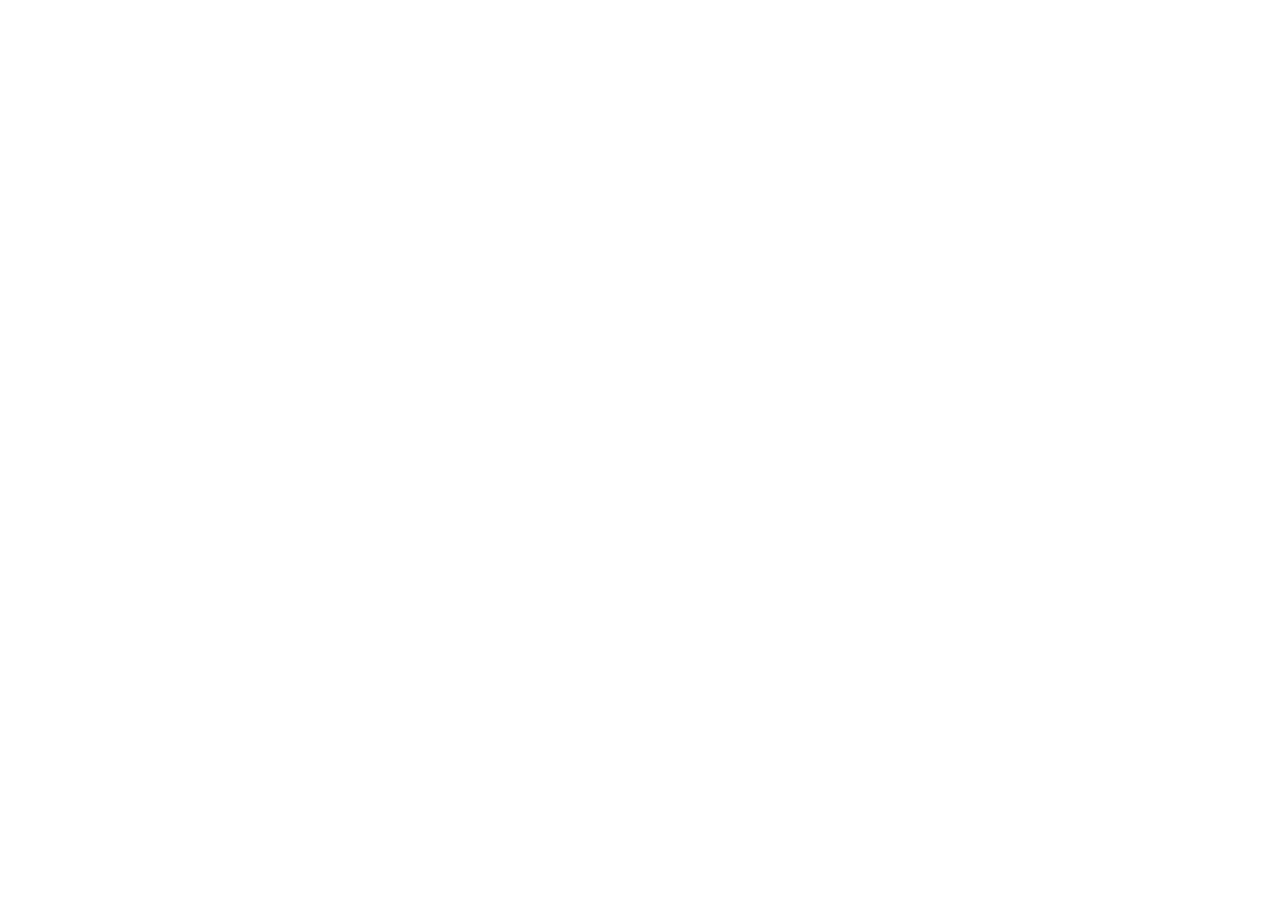
==== index.html @ 6c6da49f "Add files via upload" ====
<!doctype html>
<html lang="en">
  <head>
    <meta charset="UTF-8" />
    <meta name="viewport" content="width=device-width, initial-scale=1.0" />
    <title>浩凯达科技 - 核辐射监测解决方案</title>
    <script>
      // 处理从 404.html 重定向回来的情况（GitHub Pages SPA 支持）
      (function() {
        var redirect = sessionStorage.redirect;
        delete sessionStorage.redirect;
        if (redirect && redirect !== location.href) {
          history.replaceState(null, null, redirect);
        }
      })();
    </script>
    <script type="module" crossorigin src="./assets/index-88CSfTw4.js"></script>
    <link rel="stylesheet" crossorigin href="./assets/index-BsHrXg3V.css">
  </head>
  <body>
    <div id="root"></div>
  </body>
</html>
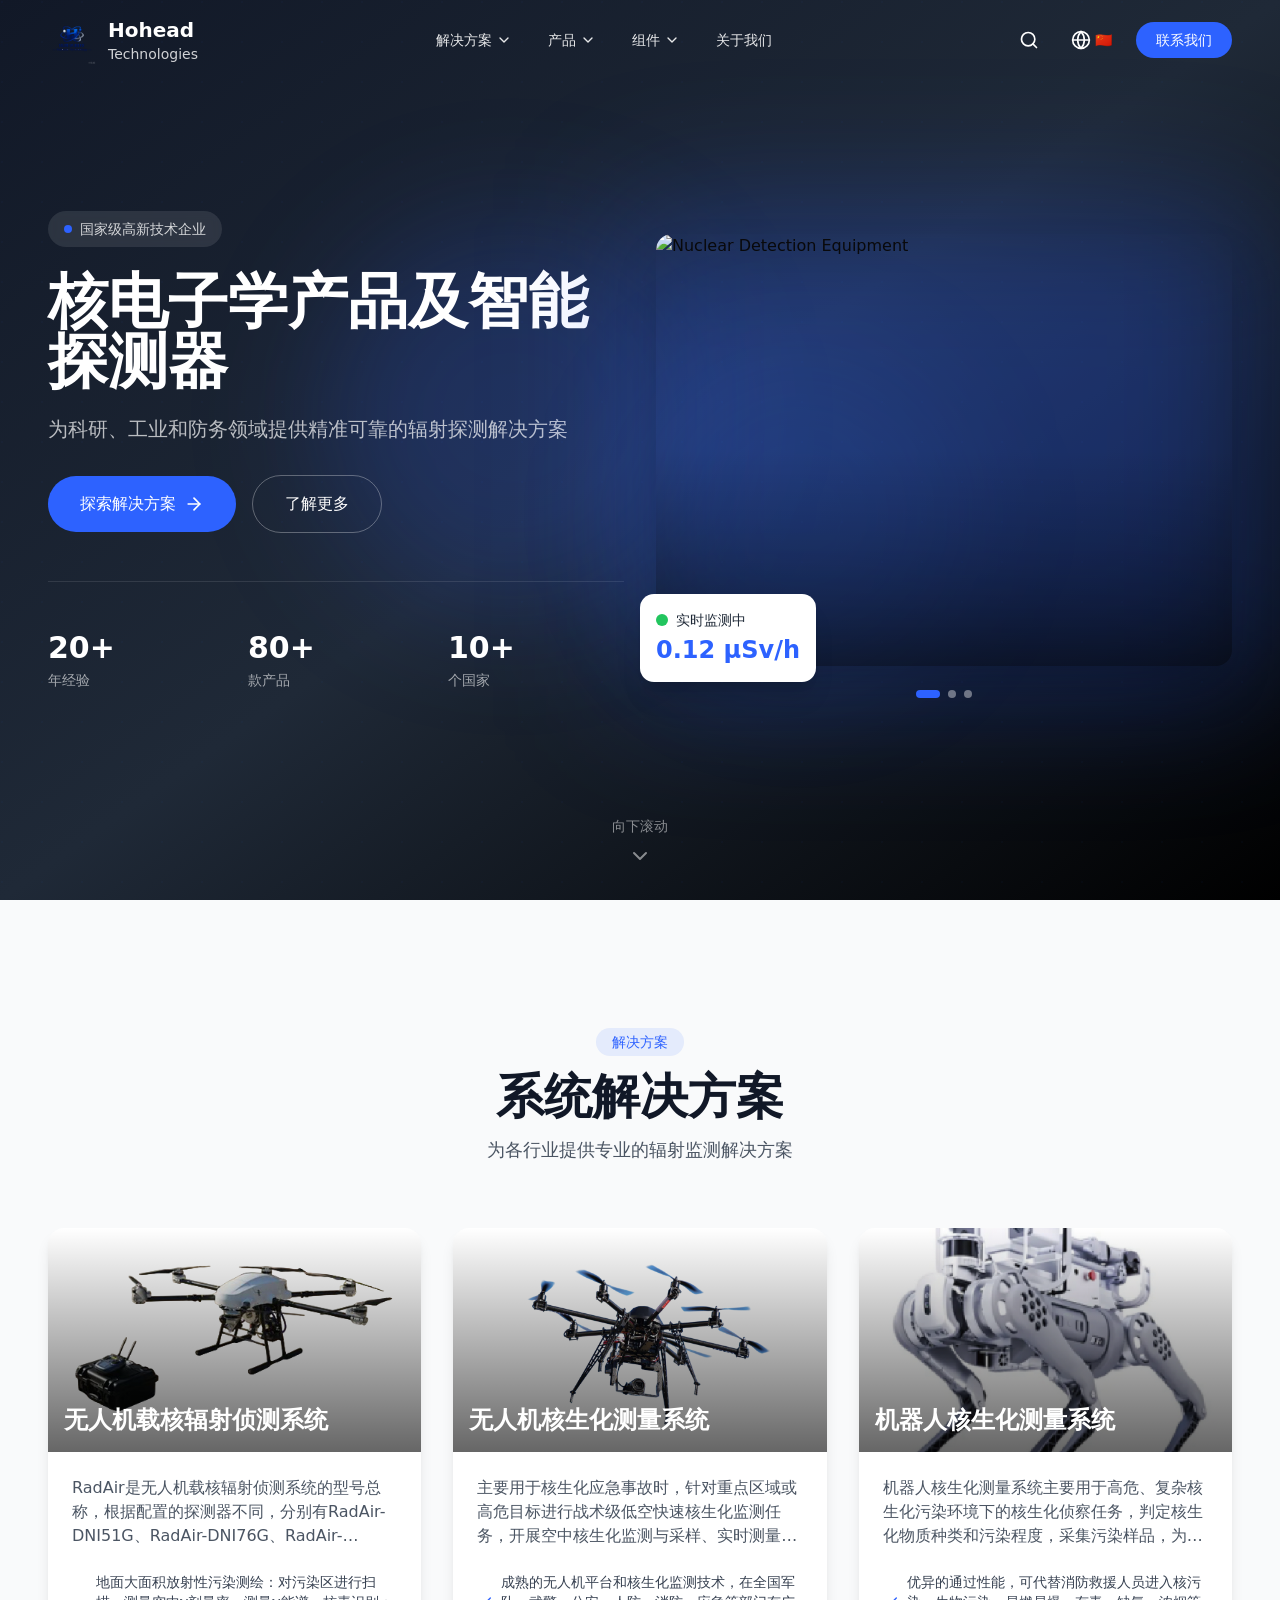
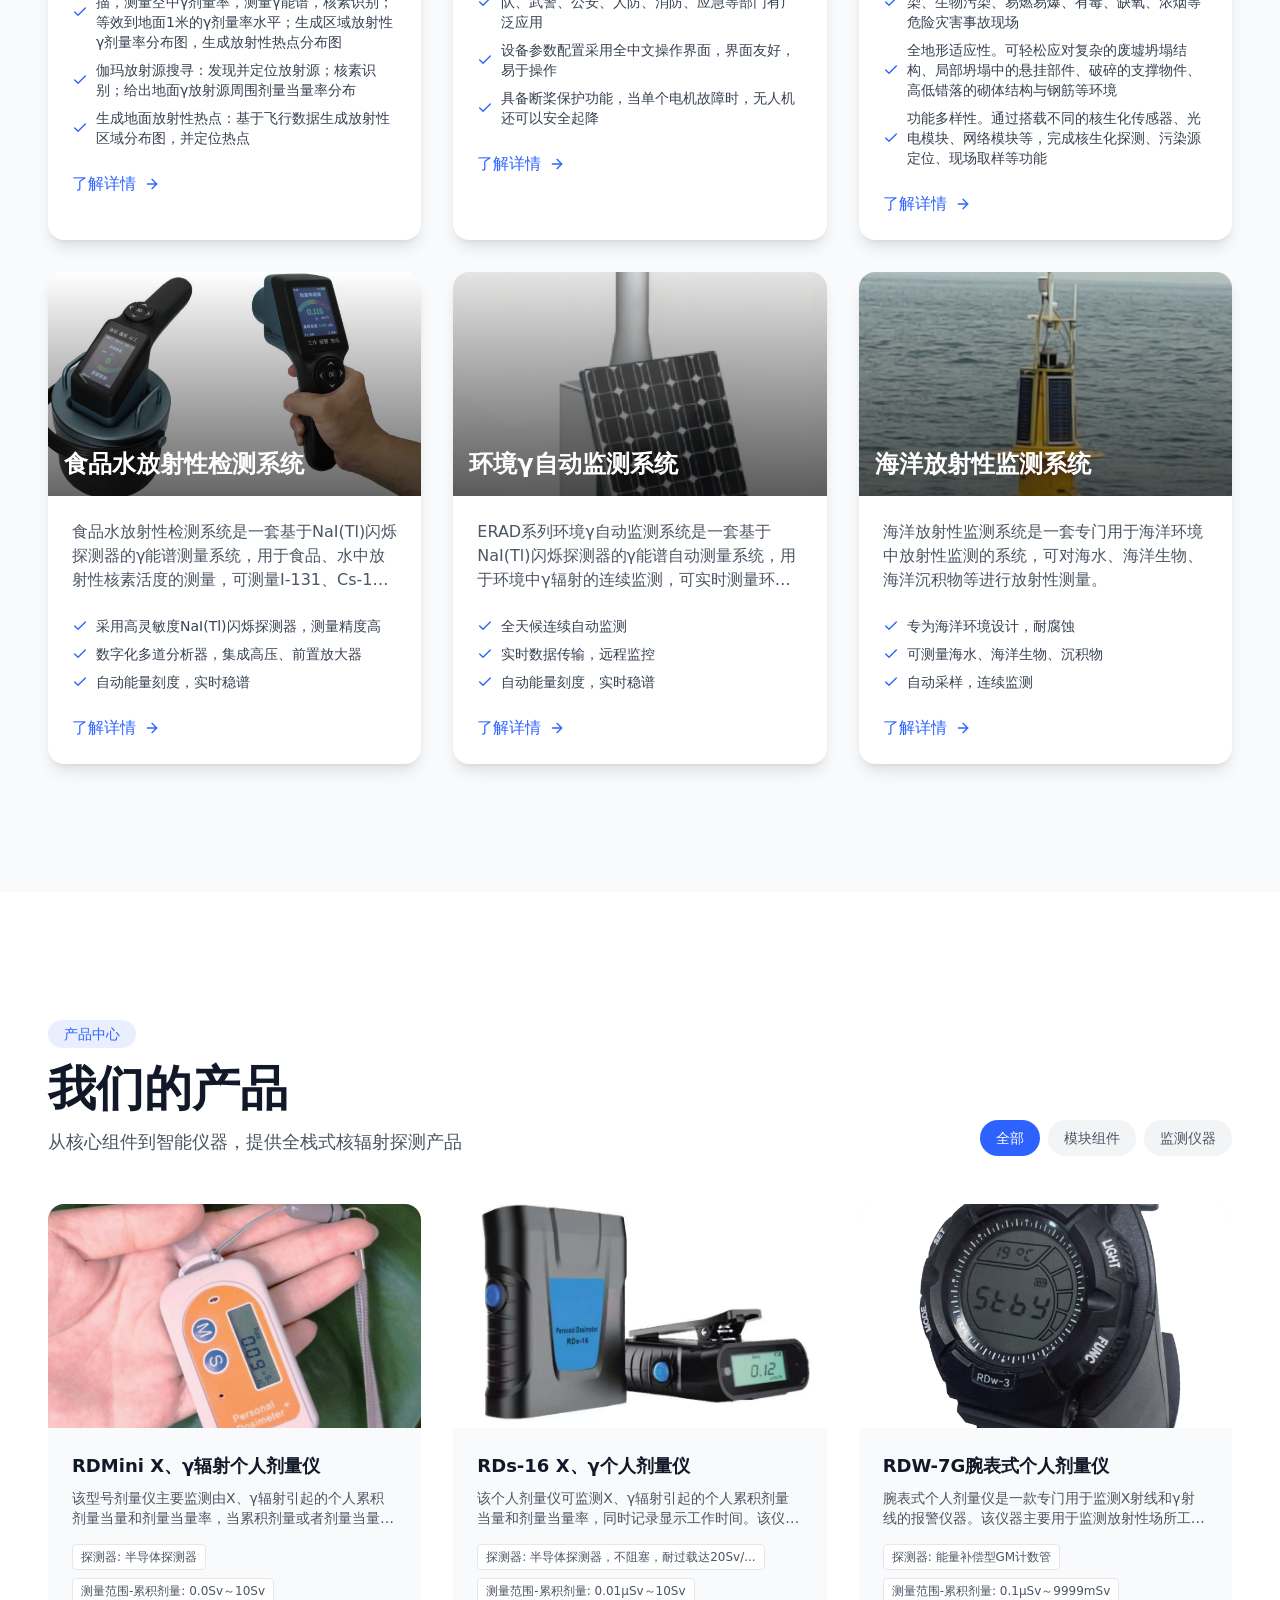
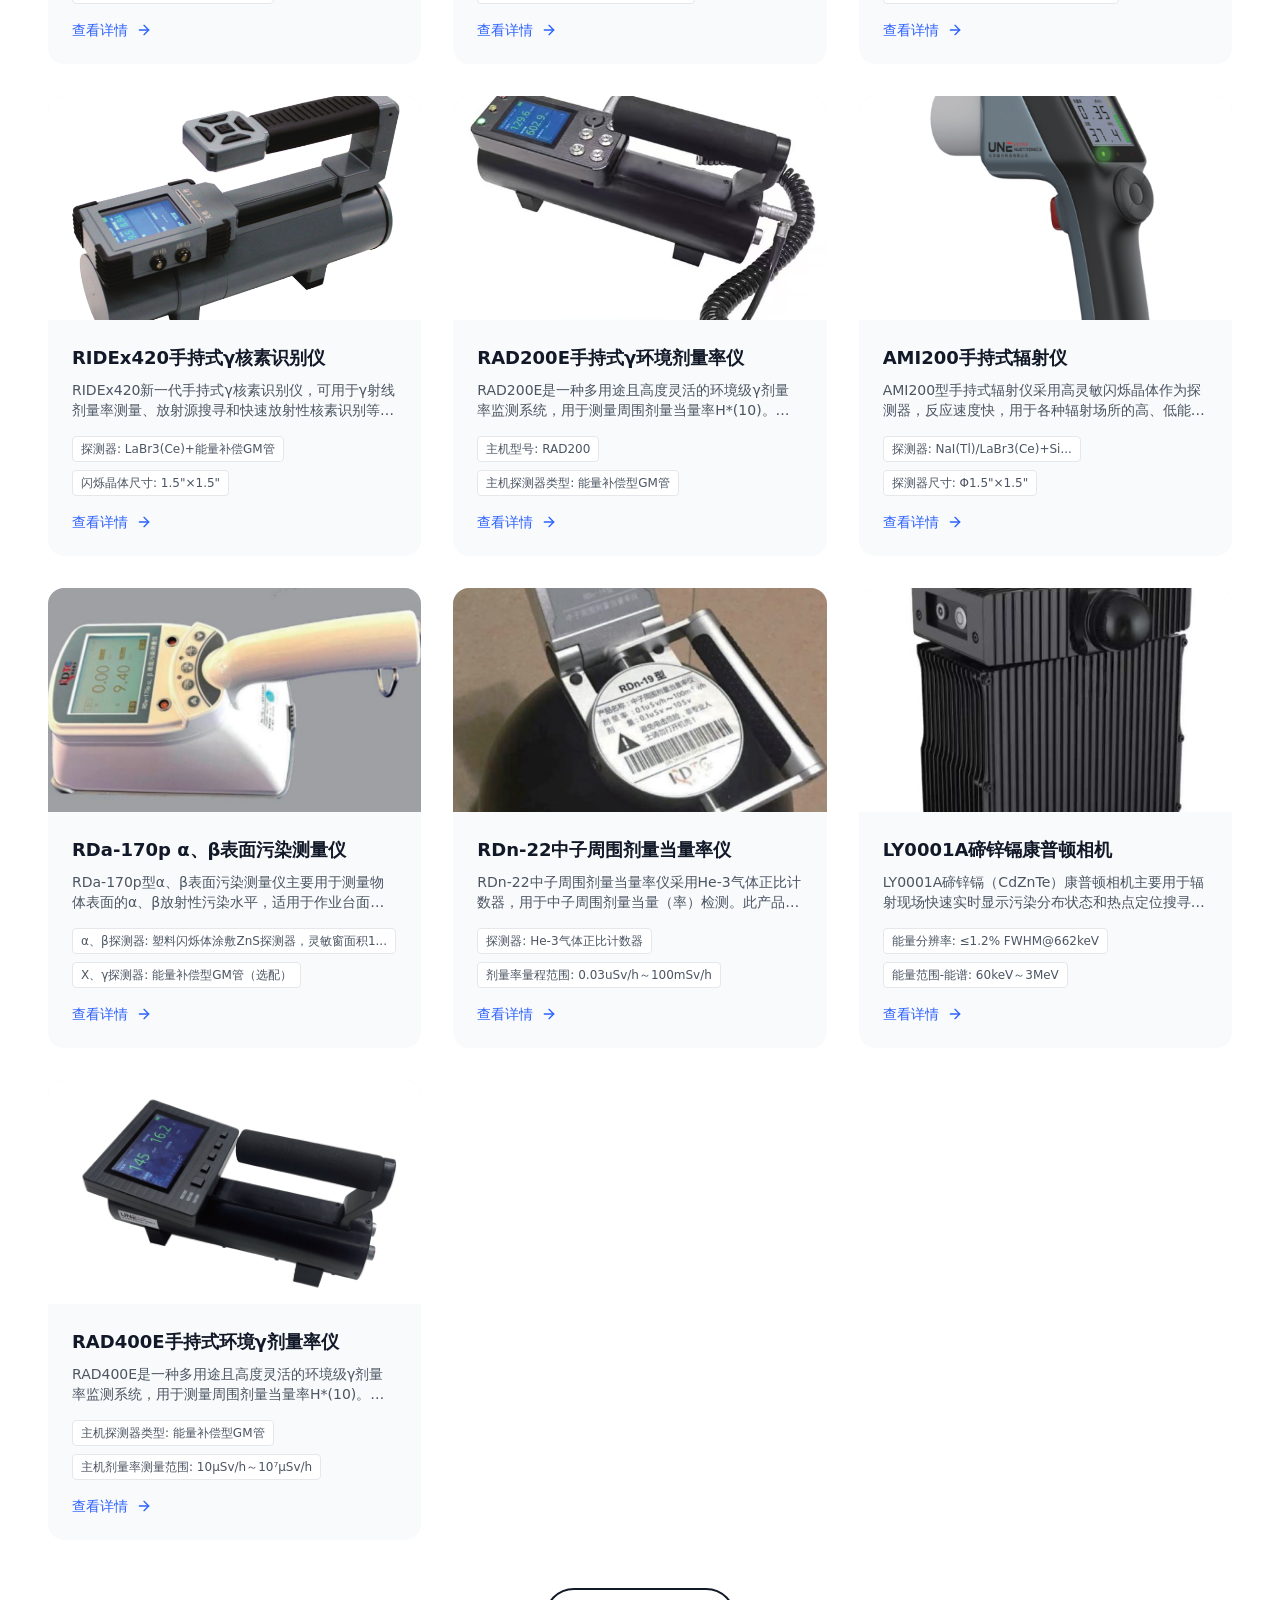
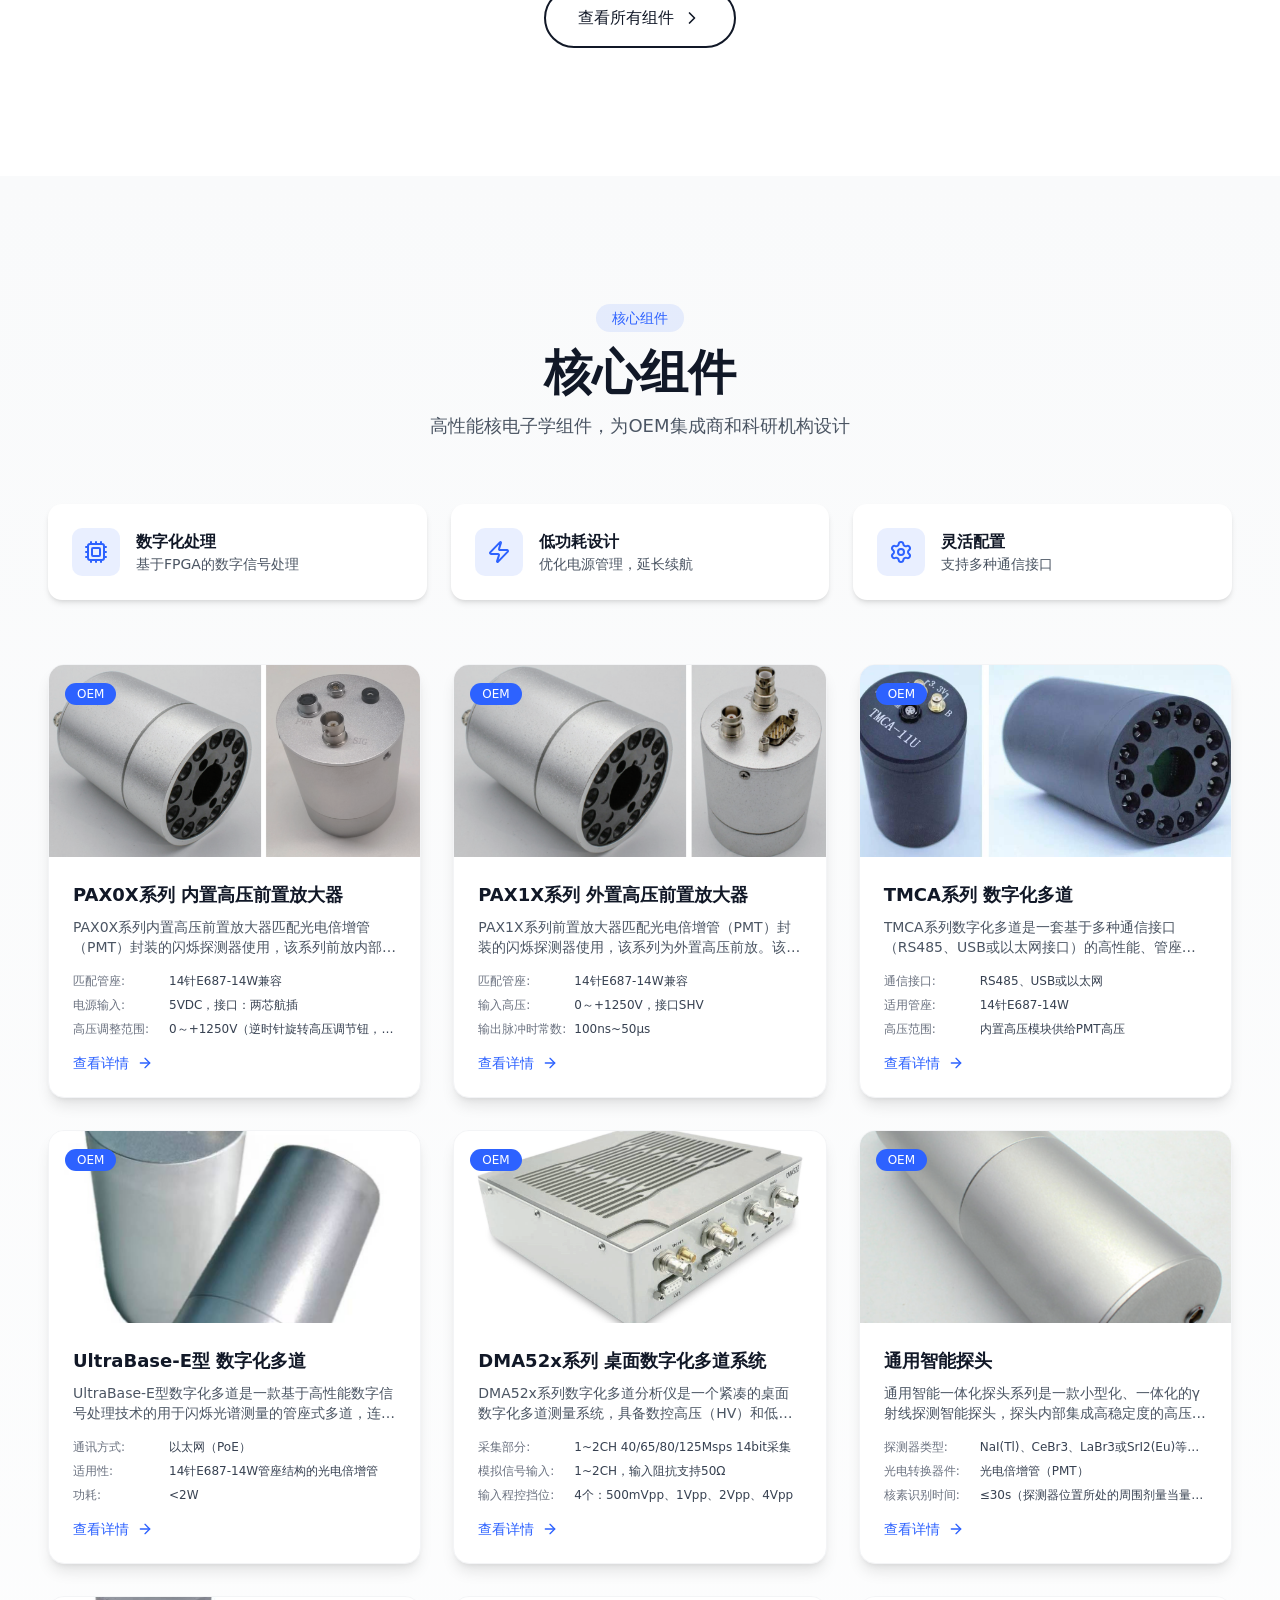
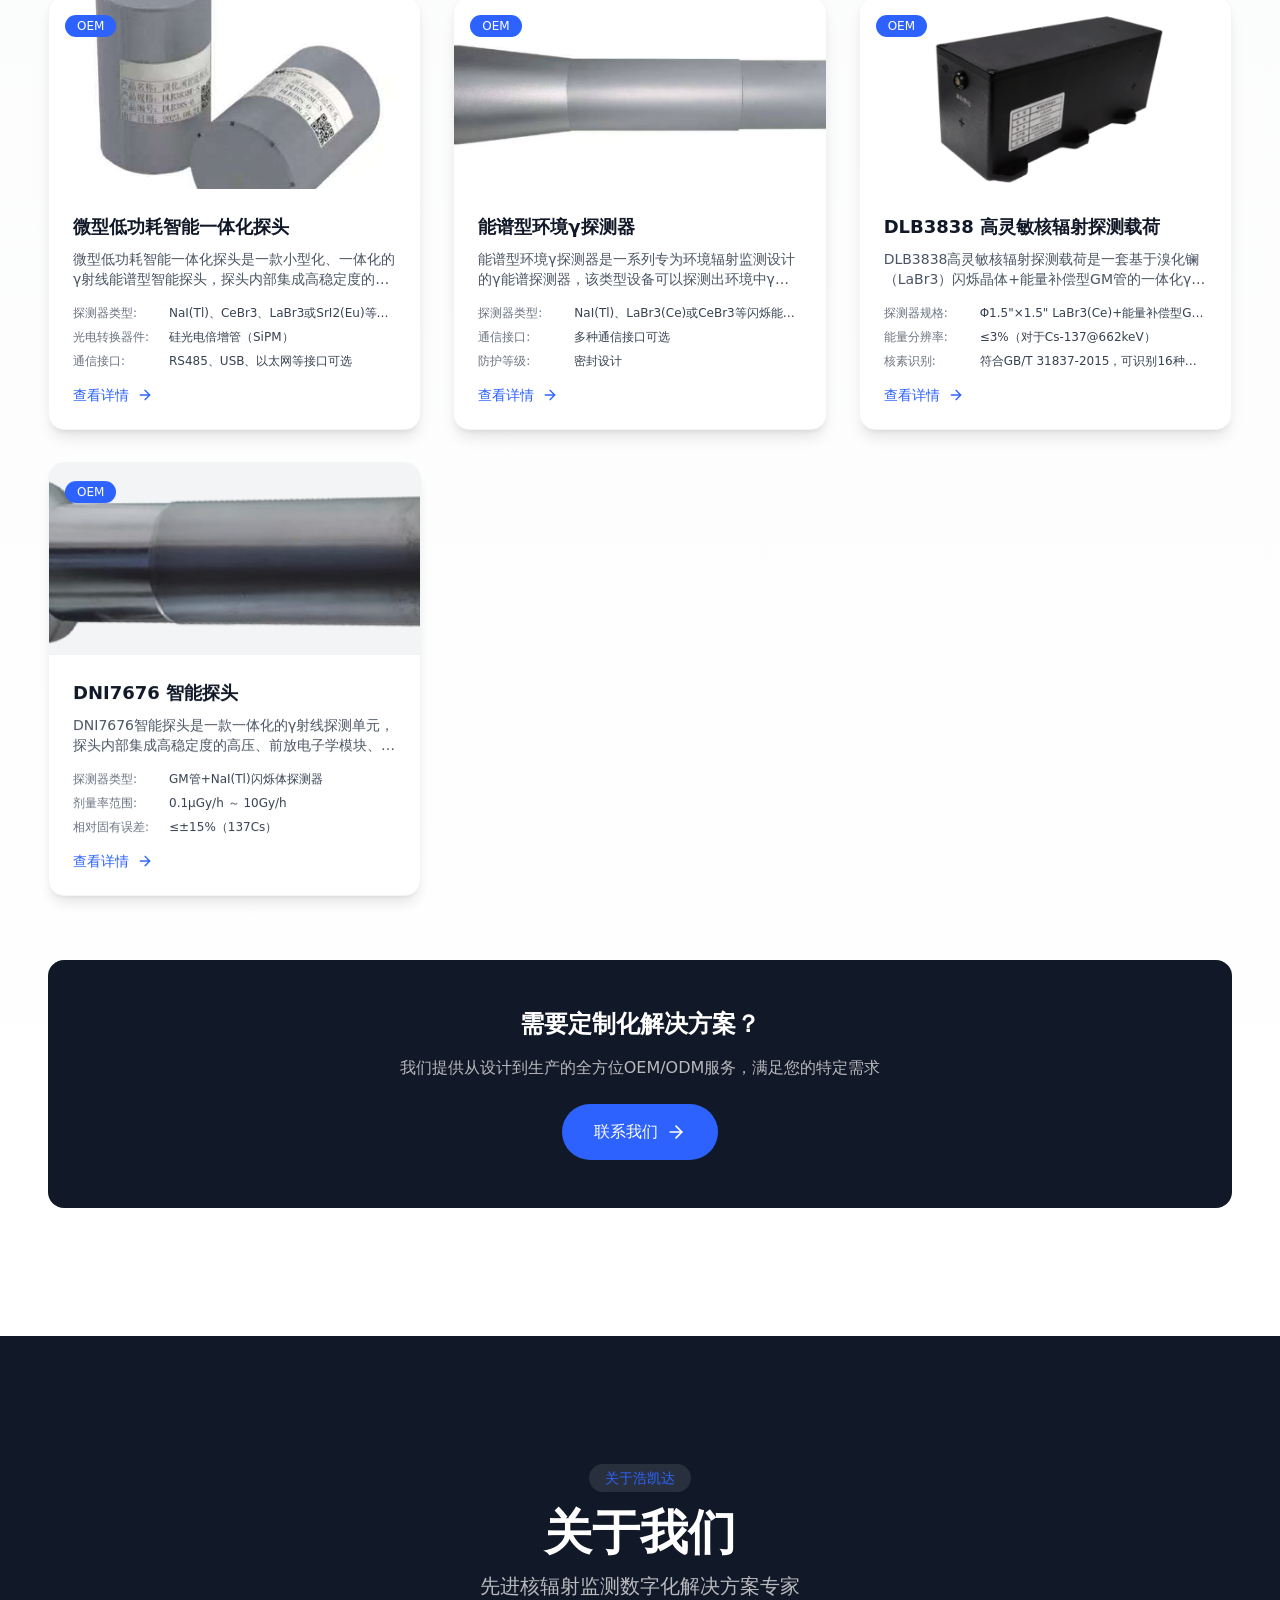
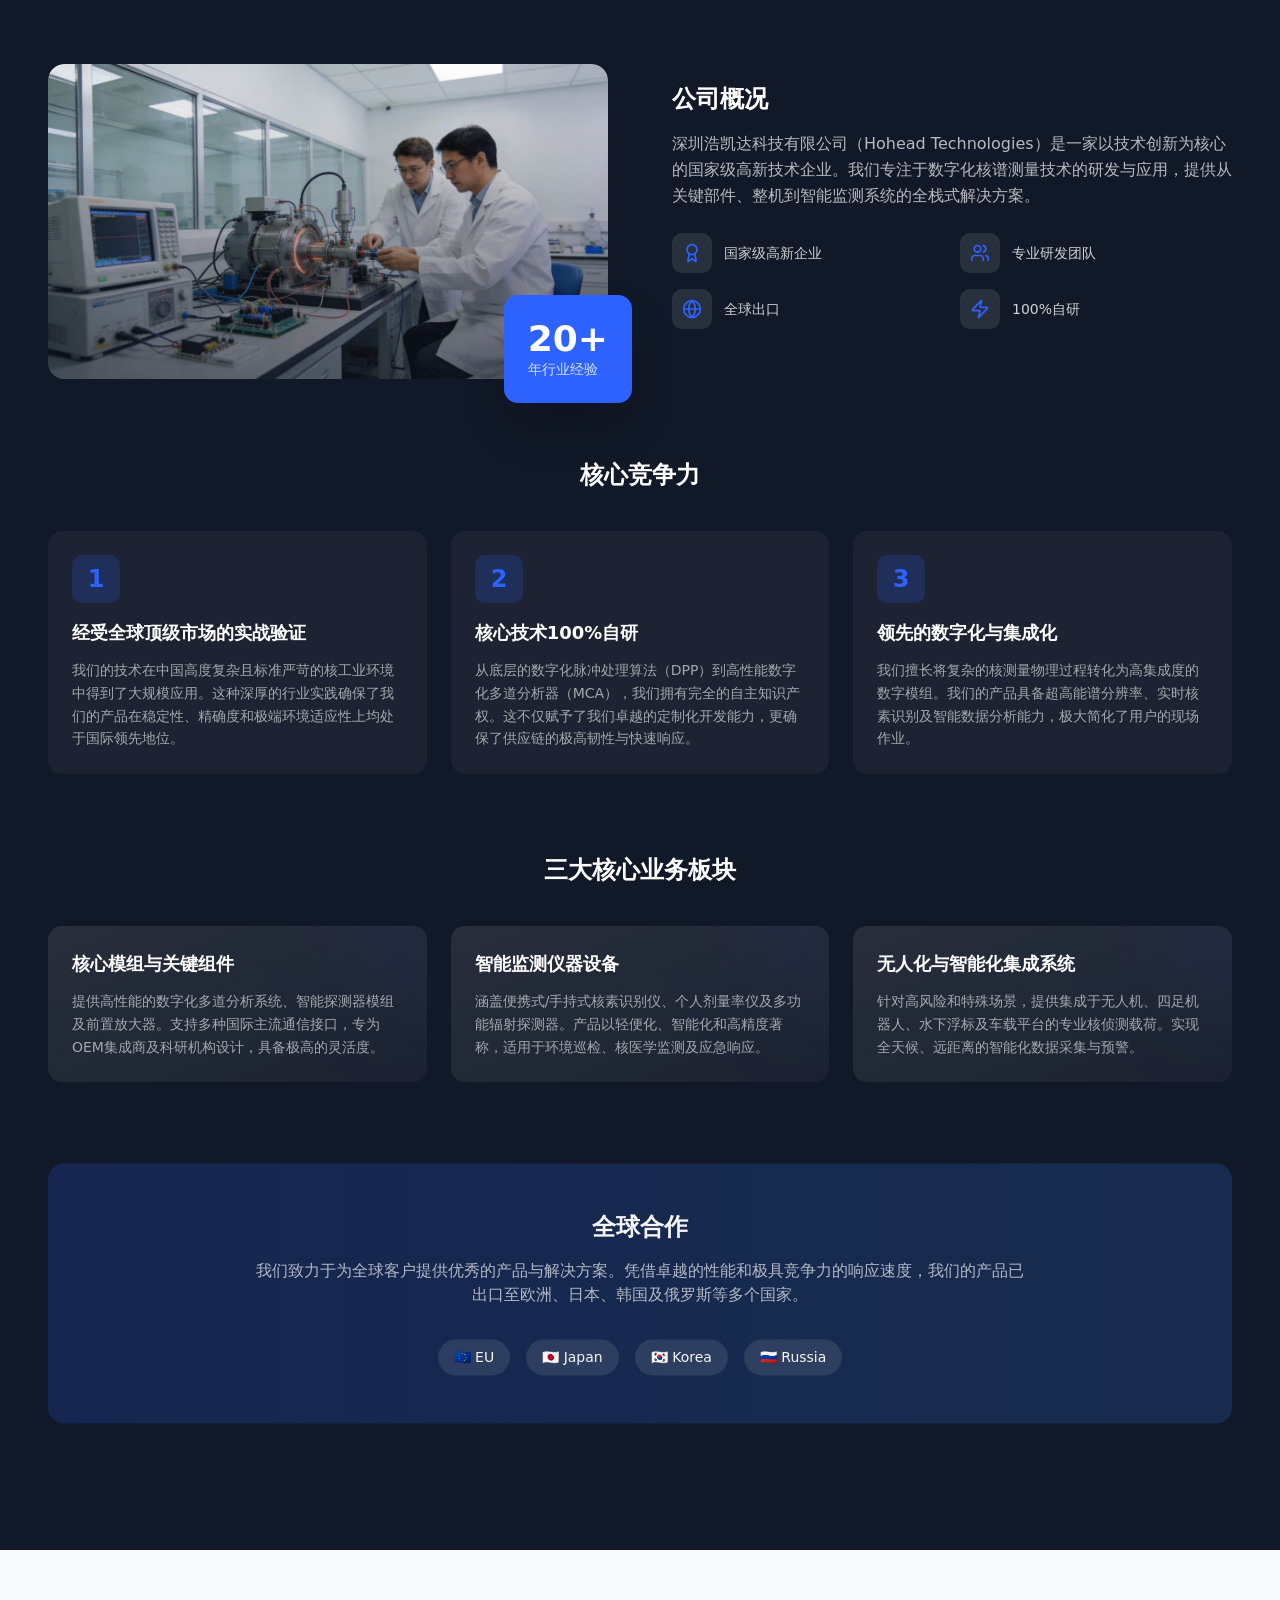
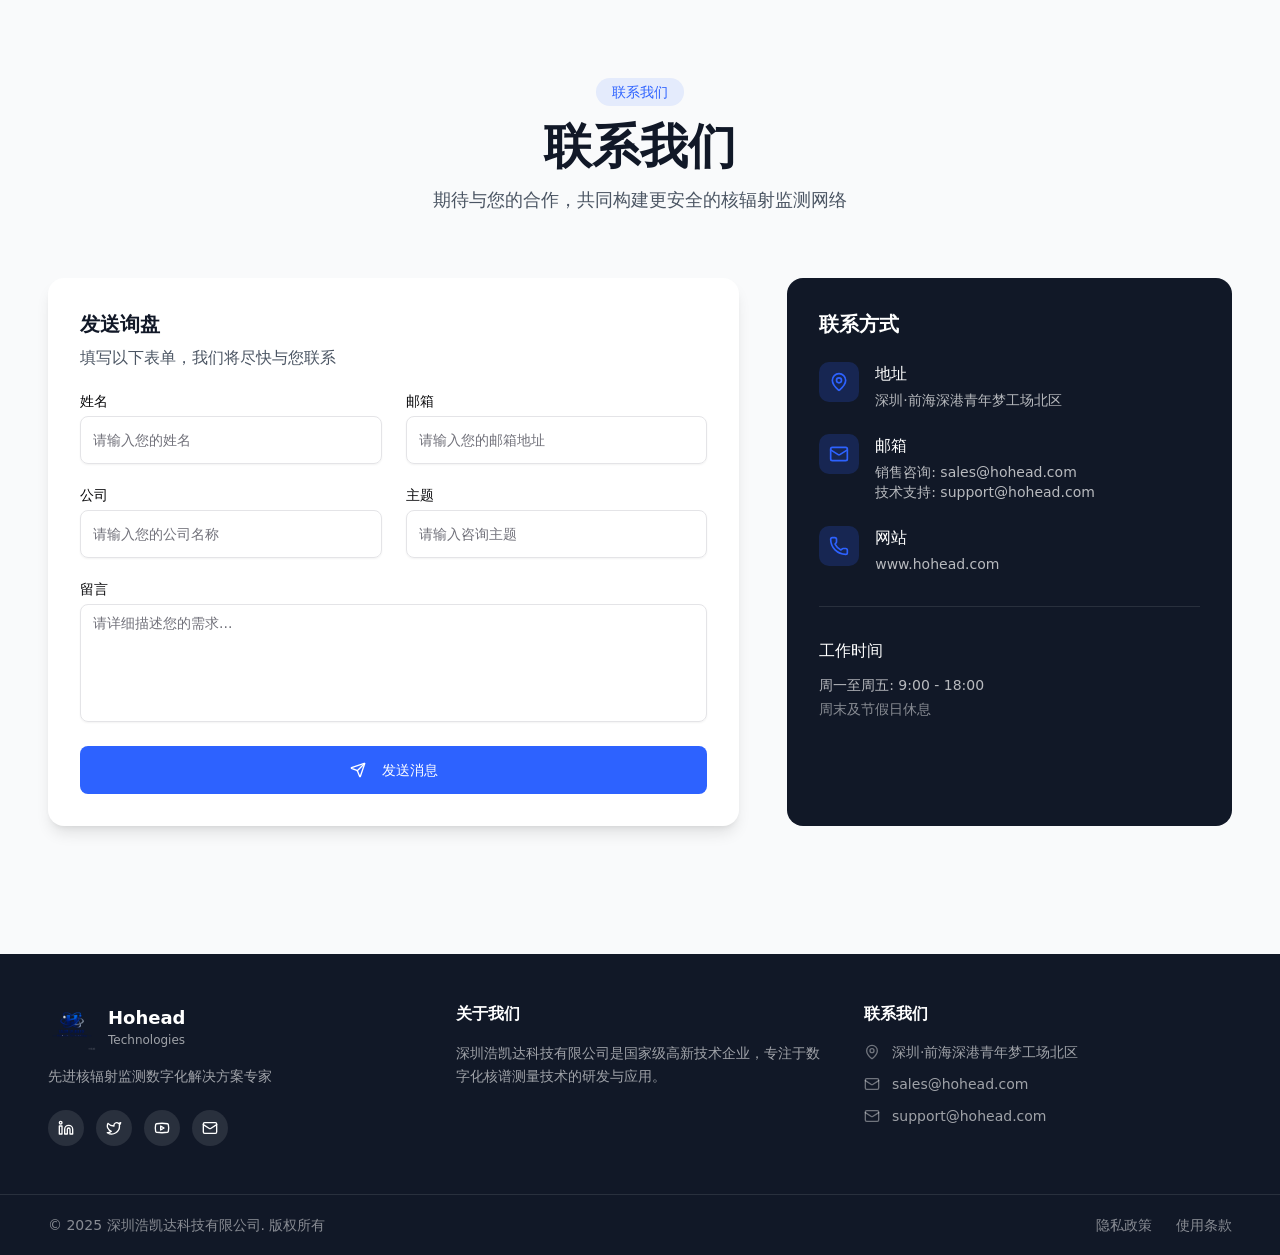
==== commit 43e4eb5a: "Add files via upload" ====
--- a/index.html
+++ b/index.html
@@ -3,7 +3,15 @@
   <head>
     <meta charset="UTF-8" />
     <meta name="viewport" content="width=device-width, initial-scale=1.0" />
-    <title>浩凯达科技 - 核辐射监测解决方案</title>
+    <title>Hokada Technology - Nuclear Electronics & Smart Detectors</title>
+    <meta name="description" content="Hokada Technology - Professional nuclear electronics and smart radiation detectors. Providing precise and reliable radiation detection solutions for research, industry, and defense.">
+    <meta name="keywords" content="nuclear electronics, radiation detector, radiation monitoring, Hokada Technology, nuclear spectrum measurement, gamma detector, scintillation detector">
+    <meta name="author" content="Hokada Technology">
+    <meta property="og:title" content="Hokada Technology - Nuclear Electronics & Smart Detectors">
+    <meta property="og:description" content="Professional nuclear electronics and smart radiation detectors for research, industry, and defense.">
+    <meta property="og:type" content="website">
+    <meta property="og:url" content="https://hokada-website.pages.dev">
+    <link rel="sitemap" type="application/xml" title="Sitemap" href="/sitemap.xml">
     <script>
       // 处理从 404.html 重定向回来的情况（GitHub Pages SPA 支持）
       (function() {
--- a/assets/index-BsHrXg3V.css
+++ b/assets/index-BsHrXg3V.css
@@ -0,0 +1 @@
+*,:before,:after{--tw-border-spacing-x: 0;--tw-border-spacing-y: 0;--tw-translate-x: 0;--tw-translate-y: 0;--tw-rotate: 0;--tw-skew-x: 0;--tw-skew-y: 0;--tw-scale-x: 1;--tw-scale-y: 1;--tw-pan-x: ;--tw-pan-y: ;--tw-pinch-zoom: ;--tw-scroll-snap-strictness: proximity;--tw-gradient-from-position: ;--tw-gradient-via-position: ;--tw-gradient-to-position: ;--tw-ordinal: ;--tw-slashed-zero: ;--tw-numeric-figure: ;--tw-numeric-spacing: ;--tw-numeric-fraction: ;--tw-ring-inset: ;--tw-ring-offset-width: 0px;--tw-ring-offset-color: #fff;--tw-ring-color: rgb(59 130 246 / .5);--tw-ring-offset-shadow: 0 0 #0000;--tw-ring-shadow: 0 0 #0000;--tw-shadow: 0 0 #0000;--tw-shadow-colored: 0 0 #0000;--tw-blur: ;--tw-brightness: ;--tw-contrast: ;--tw-grayscale: ;--tw-hue-rotate: ;--tw-invert: ;--tw-saturate: ;--tw-sepia: ;--tw-drop-shadow: ;--tw-backdrop-blur: ;--tw-backdrop-brightness: ;--tw-backdrop-contrast: ;--tw-backdrop-grayscale: ;--tw-backdrop-hue-rotate: ;--tw-backdrop-invert: ;--tw-backdrop-opacity: ;--tw-backdrop-saturate: ;--tw-backdrop-sepia: ;--tw-contain-size: ;--tw-contain-layout: ;--tw-contain-paint: ;--tw-contain-style: }::backdrop{--tw-border-spacing-x: 0;--tw-border-spacing-y: 0;--tw-translate-x: 0;--tw-translate-y: 0;--tw-rotate: 0;--tw-skew-x: 0;--tw-skew-y: 0;--tw-scale-x: 1;--tw-scale-y: 1;--tw-pan-x: ;--tw-pan-y: ;--tw-pinch-zoom: ;--tw-scroll-snap-strictness: proximity;--tw-gradient-from-position: ;--tw-gradient-via-position: ;--tw-gradient-to-position: ;--tw-ordinal: ;--tw-slashed-zero: ;--tw-numeric-figure: ;--tw-numeric-spacing: ;--tw-numeric-fraction: ;--tw-ring-inset: ;--tw-ring-offset-width: 0px;--tw-ring-offset-color: #fff;--tw-ring-color: rgb(59 130 246 / .5);--tw-ring-offset-shadow: 0 0 #0000;--tw-ring-shadow: 0 0 #0000;--tw-shadow: 0 0 #0000;--tw-shadow-colored: 0 0 #0000;--tw-blur: ;--tw-brightness: ;--tw-contrast: ;--tw-grayscale: ;--tw-hue-rotate: ;--tw-invert: ;--tw-saturate: ;--tw-sepia: ;--tw-drop-shadow: ;--tw-backdrop-blur: ;--tw-backdrop-brightness: ;--tw-backdrop-contrast: ;--tw-backdrop-grayscale: ;--tw-backdrop-hue-rotate: ;--tw-backdrop-invert: ;--tw-backdrop-opacity: ;--tw-backdrop-saturate: ;--tw-backdrop-sepia: ;--tw-contain-size: ;--tw-contain-layout: ;--tw-contain-paint: ;--tw-contain-style: }*,:before,:after{box-sizing:border-box;border-width:0;border-style:solid;border-color:#e5e7eb}:before,:after{--tw-content: ""}html,:host{line-height:1.5;-webkit-text-size-adjust:100%;-moz-tab-size:4;-o-tab-size:4;tab-size:4;font-family:ui-sans-serif,system-ui,sans-serif,"Apple Color Emoji","Segoe UI Emoji",Segoe UI Symbol,"Noto Color Emoji";font-feature-settings:normal;font-variation-settings:normal;-webkit-tap-highlight-color:transparent}body{margin:0;line-height:inherit}hr{height:0;color:inherit;border-top-width:1px}abbr:where([title]){-webkit-text-decoration:underline dotted;text-decoration:underline dotted}h1,h2,h3,h4,h5,h6{font-size:inherit;font-weight:inherit}a{color:inherit;text-decoration:inherit}b,strong{font-weight:bolder}code,kbd,samp,pre{font-family:ui-monospace,SFMono-Regular,Menlo,Monaco,Consolas,Liberation Mono,Courier New,monospace;font-feature-settings:normal;font-variation-settings:normal;font-size:1em}small{font-size:80%}sub,sup{font-size:75%;line-height:0;position:relative;vertical-align:baseline}sub{bottom:-.25em}sup{top:-.5em}table{text-indent:0;border-color:inherit;border-collapse:collapse}button,input,optgroup,select,textarea{font-family:inherit;font-feature-settings:inherit;font-variation-settings:inherit;font-size:100%;font-weight:inherit;line-height:inherit;letter-spacing:inherit;color:inherit;margin:0;padding:0}button,select{text-transform:none}button,input:where([type=button]),input:where([type=reset]),input:where([type=submit]){-webkit-appearance:button;background-color:transparent;background-image:none}:-moz-focusring{outline:auto}:-moz-ui-invalid{box-shadow:none}progress{vertical-align:baseline}::-webkit-inner-spin-button,::-webkit-outer-spin-button{height:auto}[type=search]{-webkit-appearance:textfield;outline-offset:-2px}::-webkit-search-decoration{-webkit-appearance:none}::-webkit-file-upload-button{-webkit-appearance:button;font:inherit}summary{display:list-item}blockquote,dl,dd,h1,h2,h3,h4,h5,h6,hr,figure,p,pre{margin:0}fieldset{margin:0;padding:0}legend{padding:0}ol,ul,menu{list-style:none;margin:0;padding:0}dialog{padding:0}textarea{resize:vertical}input::-moz-placeholder,textarea::-moz-placeholder{opacity:1;color:#9ca3af}input::placeholder,textarea::placeholder{opacity:1;color:#9ca3af}button,[role=button]{cursor:pointer}:disabled{cursor:default}img,svg,video,canvas,audio,iframe,embed,object{display:block;vertical-align:middle}img,video{max-width:100%;height:auto}[hidden]:where(:not([hidden=until-found])){display:none}:root{--background: 0 0% 100%;--foreground: 240 10% 3.9%;--card: 0 0% 100%;--card-foreground: 240 10% 3.9%;--popover: 0 0% 100%;--popover-foreground: 240 10% 3.9%;--primary: 240 5.9% 10%;--primary-foreground: 0 0% 98%;--secondary: 240 4.8% 95.9%;--secondary-foreground: 240 5.9% 10%;--muted: 240 4.8% 95.9%;--muted-foreground: 240 3.8% 46.1%;--accent: 240 4.8% 95.9%;--accent-foreground: 240 5.9% 10%;--destructive: 0 84.2% 60.2%;--destructive-foreground: 0 0% 98%;--border: 240 5.9% 90%;--input: 240 5.9% 90%;--ring: 240 5.9% 10%;--radius: .625rem;--sidebar-background: 0 0% 98%;--sidebar-foreground: 240 5.3% 26.1%;--sidebar-primary: 240 5.9% 10%;--sidebar-primary-foreground: 0 0% 98%;--sidebar-accent: 240 4.8% 95.9%;--sidebar-accent-foreground: 240 5.9% 10%;--sidebar-border: 220 13% 91%;--sidebar-ring: 217.2 91.2% 59.8%}.dark{--background: 240 10% 3.9%;--foreground: 0 0% 98%;--card: 240 10% 3.9%;--card-foreground: 0 0% 98%;--popover: 240 10% 3.9%;--popover-foreground: 0 0% 98%;--primary: 0 0% 98%;--primary-foreground: 240 5.9% 10%;--secondary: 240 3.7% 15.9%;--secondary-foreground: 0 0% 98%;--muted: 240 3.7% 15.9%;--muted-foreground: 240 5% 64.9%;--accent: 240 3.7% 15.9%;--accent-foreground: 0 0% 98%;--destructive: 0 62.8% 30.6%;--destructive-foreground: 0 0% 98%;--border: 240 3.7% 15.9%;--input: 240 3.7% 15.9%;--ring: 240 4.9% 83.9%;--sidebar-background: 240 5.9% 10%;--sidebar-foreground: 240 4.8% 95.9%;--sidebar-primary: 224.3 76.3% 48%;--sidebar-primary-foreground: 0 0% 100%;--sidebar-accent: 240 3.7% 15.9%;--sidebar-accent-foreground: 240 4.8% 95.9%;--sidebar-border: 240 3.7% 15.9%;--sidebar-ring: 217.2 91.2% 59.8%}*{border-color:hsl(var(--border))}body{background-color:hsl(var(--background));color:hsl(var(--foreground))}html{scroll-behavior:smooth}.sr-only{position:absolute;width:1px;height:1px;padding:0;margin:-1px;overflow:hidden;clip:rect(0,0,0,0);white-space:nowrap;border-width:0}.pointer-events-none{pointer-events:none}.visible{visibility:visible}.invisible{visibility:hidden}.fixed{position:fixed}.absolute{position:absolute}.relative{position:relative}.inset-0{inset:0}.inset-x-0{left:0;right:0}.inset-y-0{top:0;bottom:0}.-bottom-12{bottom:-3rem}.-bottom-4{bottom:-1rem}.-bottom-6{bottom:-1.5rem}.-bottom-8{bottom:-2rem}.-left-12{left:-3rem}.-left-4{left:-1rem}.-right-12{right:-3rem}.-right-6{right:-1.5rem}.-top-12{top:-3rem}.bottom-0{bottom:0}.bottom-1\/4{bottom:25%}.bottom-4{bottom:1rem}.bottom-8{bottom:2rem}.left-0{left:0}.left-1\/2{left:50%}.left-1\/4{left:25%}.left-2{left:.5rem}.left-4{left:1rem}.left-\[50\%\]{left:50%}.right-0{right:0}.right-1{right:.25rem}.right-1\/4{right:25%}.right-2{right:.5rem}.right-3{right:.75rem}.right-4{right:1rem}.top-0{top:0}.top-1\.5{top:.375rem}.top-1\/2{top:50%}.top-1\/4{top:25%}.top-3\.5{top:.875rem}.top-4{top:1rem}.top-\[1px\]{top:1px}.top-\[50\%\]{top:50%}.top-\[60\%\]{top:60%}.top-full{top:100%}.isolate{isolation:isolate}.z-10{z-index:10}.z-20{z-index:20}.z-50{z-index:50}.z-\[1\]{z-index:1}.order-first{order:-9999}.order-last{order:9999}.col-start-2{grid-column-start:2}.row-span-2{grid-row:span 2 / span 2}.row-start-1{grid-row-start:1}.\!m-0{margin:0!important}.-mx-1{margin-left:-.25rem;margin-right:-.25rem}.-my-2{margin-top:-.5rem;margin-bottom:-.5rem}.mx-2{margin-left:.5rem;margin-right:.5rem}.mx-3\.5{margin-left:.875rem;margin-right:.875rem}.mx-auto{margin-left:auto;margin-right:auto}.my-0{margin-top:0;margin-bottom:0}.my-0\.5{margin-top:.125rem;margin-bottom:.125rem}.my-1{margin-top:.25rem;margin-bottom:.25rem}.-ml-4{margin-left:-1rem}.-mt-4{margin-top:-1rem}.mb-1{margin-bottom:.25rem}.mb-10{margin-bottom:2.5rem}.mb-12{margin-bottom:3rem}.mb-16{margin-bottom:4rem}.mb-2{margin-bottom:.5rem}.mb-20{margin-bottom:5rem}.mb-3{margin-bottom:.75rem}.mb-4{margin-bottom:1rem}.mb-6{margin-bottom:1.5rem}.mb-8{margin-bottom:2rem}.ml-1{margin-left:.25rem}.ml-2{margin-left:.5rem}.ml-4{margin-left:1rem}.ml-auto{margin-left:auto}.mr-2{margin-right:.5rem}.mr-3{margin-right:.75rem}.mr-4{margin-right:1rem}.mt-0\.5{margin-top:.125rem}.mt-1{margin-top:.25rem}.mt-1\.5{margin-top:.375rem}.mt-12{margin-top:3rem}.mt-16{margin-top:4rem}.mt-2{margin-top:.5rem}.mt-20{margin-top:5rem}.mt-4{margin-top:1rem}.mt-6{margin-top:1.5rem}.mt-8{margin-top:2rem}.mt-auto{margin-top:auto}.line-clamp-1{overflow:hidden;display:-webkit-box;-webkit-box-orient:vertical;-webkit-line-clamp:1}.line-clamp-2{overflow:hidden;display:-webkit-box;-webkit-box-orient:vertical;-webkit-line-clamp:2}.line-clamp-3{overflow:hidden;display:-webkit-box;-webkit-box-orient:vertical;-webkit-line-clamp:3}.block{display:block}.inline-block{display:inline-block}.flex{display:flex}.inline-flex{display:inline-flex}.table{display:table}.table-caption{display:table-caption}.table-cell{display:table-cell}.table-row{display:table-row}.grid{display:grid}.hidden{display:none}.aspect-\[4\/3\]{aspect-ratio:4/3}.aspect-square{aspect-ratio:1 / 1}.aspect-video{aspect-ratio:16 / 9}.size-10{width:2.5rem;height:2.5rem}.size-2{width:.5rem;height:.5rem}.size-2\.5{width:.625rem;height:.625rem}.size-3{width:.75rem;height:.75rem}.size-3\.5{width:.875rem;height:.875rem}.size-4{width:1rem;height:1rem}.size-6{width:1.5rem;height:1.5rem}.size-7{width:1.75rem;height:1.75rem}.size-8{width:2rem;height:2rem}.size-9{width:2.25rem;height:2.25rem}.size-auto{width:auto;height:auto}.size-full{width:100%;height:100%}.h-1\.5{height:.375rem}.h-10{height:2.5rem}.h-12{height:3rem}.h-16{height:4rem}.h-2{height:.5rem}.h-2\.5{height:.625rem}.h-20{height:5rem}.h-3{height:.75rem}.h-32{height:8rem}.h-4{height:1rem}.h-48{height:12rem}.h-5{height:1.25rem}.h-56{height:14rem}.h-6{height:1.5rem}.h-64{height:16rem}.h-7{height:1.75rem}.h-8{height:2rem}.h-80{height:20rem}.h-9{height:2.25rem}.h-96{height:24rem}.h-\[1\.15rem\]{height:1.15rem}.h-\[calc\(100\%-1px\)\]{height:calc(100% - 1px)}.h-\[var\(--radix-navigation-menu-viewport-height\)\]{height:var(--radix-navigation-menu-viewport-height)}.h-\[var\(--radix-select-trigger-height\)\]{height:var(--radix-select-trigger-height)}.h-auto{height:auto}.h-full{height:100%}.h-px{height:1px}.h-svh{height:100svh}.max-h-64{max-height:16rem}.max-h-\[300px\]{max-height:300px}.max-h-\[50vh\]{max-height:50vh}.max-h-\[80vh\]{max-height:80vh}.max-h-\[90vh\]{max-height:90vh}.min-h-0{min-height:0px}.min-h-16{min-height:4rem}.min-h-4{min-height:1rem}.min-h-screen{min-height:100vh}.min-h-svh{min-height:100svh}.w-0{width:0px}.w-1{width:.25rem}.w-10{width:2.5rem}.w-12{width:3rem}.w-16{width:4rem}.w-2{width:.5rem}.w-2\.5{width:.625rem}.w-20{width:5rem}.w-24{width:6rem}.w-3{width:.75rem}.w-3\/4{width:75%}.w-32{width:8rem}.w-4{width:1rem}.w-40{width:10rem}.w-5{width:1.25rem}.w-56{width:14rem}.w-6{width:1.5rem}.w-64{width:16rem}.w-72{width:18rem}.w-8{width:2rem}.w-80{width:20rem}.w-9{width:2.25rem}.w-96{width:24rem}.w-\[100px\]{width:100px}.w-auto{width:auto}.w-fit{width:-moz-fit-content;width:fit-content}.w-full{width:100%}.w-max{width:-moz-max-content;width:max-content}.w-px{width:1px}.min-w-0{min-width:0px}.min-w-10{min-width:2.5rem}.min-w-5{min-width:1.25rem}.min-w-8{min-width:2rem}.min-w-9{min-width:2.25rem}.min-w-\[12rem\]{min-width:12rem}.min-w-\[8rem\]{min-width:8rem}.min-w-\[var\(--radix-select-trigger-width\)\]{min-width:var(--radix-select-trigger-width)}.max-w-2xl{max-width:42rem}.max-w-3xl{max-width:48rem}.max-w-4xl{max-width:56rem}.max-w-5xl{max-width:64rem}.max-w-\[calc\(100\%-2rem\)\]{max-width:calc(100% - 2rem)}.max-w-lg{max-width:32rem}.max-w-max{max-width:-moz-max-content;max-width:max-content}.max-w-sm{max-width:24rem}.max-w-xl{max-width:36rem}.flex-1{flex:1 1 0%}.flex-shrink-0,.shrink-0{flex-shrink:0}.grow{flex-grow:1}.grow-0{flex-grow:0}.basis-full{flex-basis:100%}.caption-bottom{caption-side:bottom}.border-collapse{border-collapse:collapse}.-translate-x-1\/2{--tw-translate-x: -50%;transform:translate(var(--tw-translate-x),var(--tw-translate-y)) rotate(var(--tw-rotate)) skew(var(--tw-skew-x)) skewY(var(--tw-skew-y)) scaleX(var(--tw-scale-x)) scaleY(var(--tw-scale-y))}.-translate-x-px{--tw-translate-x: -1px;transform:translate(var(--tw-translate-x),var(--tw-translate-y)) rotate(var(--tw-rotate)) skew(var(--tw-skew-x)) skewY(var(--tw-skew-y)) scaleX(var(--tw-scale-x)) scaleY(var(--tw-scale-y))}.-translate-y-1\/2{--tw-translate-y: -50%;transform:translate(var(--tw-translate-x),var(--tw-translate-y)) rotate(var(--tw-rotate)) skew(var(--tw-skew-x)) skewY(var(--tw-skew-y)) scaleX(var(--tw-scale-x)) scaleY(var(--tw-scale-y))}.translate-x-1\/2{--tw-translate-x: 50%;transform:translate(var(--tw-translate-x),var(--tw-translate-y)) rotate(var(--tw-rotate)) skew(var(--tw-skew-x)) skewY(var(--tw-skew-y)) scaleX(var(--tw-scale-x)) scaleY(var(--tw-scale-y))}.translate-x-\[-50\%\]{--tw-translate-x: -50%;transform:translate(var(--tw-translate-x),var(--tw-translate-y)) rotate(var(--tw-rotate)) skew(var(--tw-skew-x)) skewY(var(--tw-skew-y)) scaleX(var(--tw-scale-x)) scaleY(var(--tw-scale-y))}.translate-x-px{--tw-translate-x: 1px;transform:translate(var(--tw-translate-x),var(--tw-translate-y)) rotate(var(--tw-rotate)) skew(var(--tw-skew-x)) skewY(var(--tw-skew-y)) scaleX(var(--tw-scale-x)) scaleY(var(--tw-scale-y))}.translate-y-0\.5{--tw-translate-y: .125rem;transform:translate(var(--tw-translate-x),var(--tw-translate-y)) rotate(var(--tw-rotate)) skew(var(--tw-skew-x)) skewY(var(--tw-skew-y)) scaleX(var(--tw-scale-x)) scaleY(var(--tw-scale-y))}.translate-y-\[-50\%\]{--tw-translate-y: -50%;transform:translate(var(--tw-translate-x),var(--tw-translate-y)) rotate(var(--tw-rotate)) skew(var(--tw-skew-x)) skewY(var(--tw-skew-y)) scaleX(var(--tw-scale-x)) scaleY(var(--tw-scale-y))}.translate-y-\[calc\(-50\%_-_2px\)\]{--tw-translate-y: calc(-50% - 2px) ;transform:translate(var(--tw-translate-x),var(--tw-translate-y)) rotate(var(--tw-rotate)) skew(var(--tw-skew-x)) skewY(var(--tw-skew-y)) scaleX(var(--tw-scale-x)) scaleY(var(--tw-scale-y))}.rotate-180{--tw-rotate: 180deg;transform:translate(var(--tw-translate-x),var(--tw-translate-y)) rotate(var(--tw-rotate)) skew(var(--tw-skew-x)) skewY(var(--tw-skew-y)) scaleX(var(--tw-scale-x)) scaleY(var(--tw-scale-y))}.rotate-45{--tw-rotate: 45deg;transform:translate(var(--tw-translate-x),var(--tw-translate-y)) rotate(var(--tw-rotate)) skew(var(--tw-skew-x)) skewY(var(--tw-skew-y)) scaleX(var(--tw-scale-x)) scaleY(var(--tw-scale-y))}.rotate-90{--tw-rotate: 90deg;transform:translate(var(--tw-translate-x),var(--tw-translate-y)) rotate(var(--tw-rotate)) skew(var(--tw-skew-x)) skewY(var(--tw-skew-y)) scaleX(var(--tw-scale-x)) scaleY(var(--tw-scale-y))}.scale-110{--tw-scale-x: 1.1;--tw-scale-y: 1.1;transform:translate(var(--tw-translate-x),var(--tw-translate-y)) rotate(var(--tw-rotate)) skew(var(--tw-skew-x)) skewY(var(--tw-skew-y)) scaleX(var(--tw-scale-x)) scaleY(var(--tw-scale-y))}.transform{transform:translate(var(--tw-translate-x),var(--tw-translate-y)) rotate(var(--tw-rotate)) skew(var(--tw-skew-x)) skewY(var(--tw-skew-y)) scaleX(var(--tw-scale-x)) scaleY(var(--tw-scale-y))}@keyframes bounce{0%,to{transform:translateY(-25%);animation-timing-function:cubic-bezier(.8,0,1,1)}50%{transform:none;animation-timing-function:cubic-bezier(0,0,.2,1)}}.animate-bounce{animation:bounce 1s infinite}@keyframes caret-blink{0%,70%,to{opacity:1}20%,50%{opacity:0}}.animate-caret-blink{animation:caret-blink 1.25s ease-out infinite}@keyframes pulse{50%{opacity:.5}}.animate-pulse{animation:pulse 2s cubic-bezier(.4,0,.6,1) infinite}@keyframes spin{to{transform:rotate(360deg)}}.animate-spin{animation:spin 1s linear infinite}.cursor-default{cursor:default}.cursor-pointer{cursor:pointer}.cursor-text{cursor:text}.touch-none{touch-action:none}.select-none{-webkit-user-select:none;-moz-user-select:none;user-select:none}.resize-none{resize:none}.scroll-my-1{scroll-margin-top:.25rem;scroll-margin-bottom:.25rem}.scroll-py-1{scroll-padding-top:.25rem;scroll-padding-bottom:.25rem}.list-disc{list-style-type:disc}.list-none{list-style-type:none}.auto-rows-min{grid-auto-rows:min-content}.grid-cols-1{grid-template-columns:repeat(1,minmax(0,1fr))}.grid-cols-2{grid-template-columns:repeat(2,minmax(0,1fr))}.grid-cols-3{grid-template-columns:repeat(3,minmax(0,1fr))}.grid-cols-\[0_1fr\]{grid-template-columns:0 1fr}.grid-rows-\[auto_auto\]{grid-template-rows:auto auto}.flex-row{flex-direction:row}.flex-col{flex-direction:column}.flex-col-reverse{flex-direction:column-reverse}.flex-wrap{flex-wrap:wrap}.place-content-center{place-content:center}.items-start{align-items:flex-start}.items-end{align-items:flex-end}.items-center{align-items:center}.items-stretch{align-items:stretch}.justify-start{justify-content:flex-start}.justify-center{justify-content:center}.justify-between{justify-content:space-between}.justify-items-start{justify-items:start}.gap-0\.5{gap:.125rem}.gap-1{gap:.25rem}.gap-1\.5{gap:.375rem}.gap-10{gap:2.5rem}.gap-12{gap:3rem}.gap-2{gap:.5rem}.gap-2\.5{gap:.625rem}.gap-3{gap:.75rem}.gap-4{gap:1rem}.gap-6{gap:1.5rem}.gap-7{gap:1.75rem}.gap-8{gap:2rem}.gap-\[--spacing\(var\(--gap\)\)\]{gap:var(--spacing(var(--gap)))}.gap-px{gap:1px}.gap-y-0\.5{row-gap:.125rem}.space-x-1>:not([hidden])~:not([hidden]){--tw-space-x-reverse: 0;margin-right:calc(.25rem * var(--tw-space-x-reverse));margin-left:calc(.25rem * calc(1 - var(--tw-space-x-reverse)))}.space-x-2>:not([hidden])~:not([hidden]){--tw-space-x-reverse: 0;margin-right:calc(.5rem * var(--tw-space-x-reverse));margin-left:calc(.5rem * calc(1 - var(--tw-space-x-reverse)))}.space-x-3>:not([hidden])~:not([hidden]){--tw-space-x-reverse: 0;margin-right:calc(.75rem * var(--tw-space-x-reverse));margin-left:calc(.75rem * calc(1 - var(--tw-space-x-reverse)))}.space-x-4>:not([hidden])~:not([hidden]){--tw-space-x-reverse: 0;margin-right:calc(1rem * var(--tw-space-x-reverse));margin-left:calc(1rem * calc(1 - var(--tw-space-x-reverse)))}.space-x-6>:not([hidden])~:not([hidden]){--tw-space-x-reverse: 0;margin-right:calc(1.5rem * var(--tw-space-x-reverse));margin-left:calc(1.5rem * calc(1 - var(--tw-space-x-reverse)))}.space-y-1>:not([hidden])~:not([hidden]){--tw-space-y-reverse: 0;margin-top:calc(.25rem * calc(1 - var(--tw-space-y-reverse)));margin-bottom:calc(.25rem * var(--tw-space-y-reverse))}.space-y-2>:not([hidden])~:not([hidden]){--tw-space-y-reverse: 0;margin-top:calc(.5rem * calc(1 - var(--tw-space-y-reverse)));margin-bottom:calc(.5rem * var(--tw-space-y-reverse))}.space-y-3>:not([hidden])~:not([hidden]){--tw-space-y-reverse: 0;margin-top:calc(.75rem * calc(1 - var(--tw-space-y-reverse)));margin-bottom:calc(.75rem * var(--tw-space-y-reverse))}.space-y-4>:not([hidden])~:not([hidden]){--tw-space-y-reverse: 0;margin-top:calc(1rem * calc(1 - var(--tw-space-y-reverse)));margin-bottom:calc(1rem * var(--tw-space-y-reverse))}.space-y-6>:not([hidden])~:not([hidden]){--tw-space-y-reverse: 0;margin-top:calc(1.5rem * calc(1 - var(--tw-space-y-reverse)));margin-bottom:calc(1.5rem * var(--tw-space-y-reverse))}.self-start{align-self:flex-start}.self-stretch{align-self:stretch}.justify-self-end{justify-self:end}.overflow-auto{overflow:auto}.overflow-hidden{overflow:hidden}.overflow-x-auto{overflow-x:auto}.overflow-y-auto{overflow-y:auto}.overflow-x-hidden{overflow-x:hidden}.truncate{overflow:hidden;text-overflow:ellipsis;white-space:nowrap}.whitespace-nowrap{white-space:nowrap}.text-balance{text-wrap:balance}.break-words{overflow-wrap:break-word}.rounded{border-radius:.25rem}.rounded-2xl{border-radius:1rem}.rounded-3xl{border-radius:1.5rem}.rounded-\[2px\]{border-radius:2px}.rounded-\[4px\]{border-radius:4px}.rounded-\[calc\(var\(--radius\)-5px\)\]{border-radius:calc(var(--radius) - 5px)}.rounded-\[inherit\]{border-radius:inherit}.rounded-full{border-radius:9999px}.rounded-lg{border-radius:var(--radius)}.rounded-md{border-radius:calc(var(--radius) - 2px)}.rounded-none{border-radius:0}.rounded-sm{border-radius:calc(var(--radius) - 4px)}.rounded-xl{border-radius:calc(var(--radius) + 4px)}.rounded-xs{border-radius:calc(var(--radius) - 6px)}.rounded-l-md{border-top-left-radius:calc(var(--radius) - 2px);border-bottom-left-radius:calc(var(--radius) - 2px)}.rounded-r-md{border-top-right-radius:calc(var(--radius) - 2px);border-bottom-right-radius:calc(var(--radius) - 2px)}.rounded-tl-sm{border-top-left-radius:calc(var(--radius) - 4px)}.border{border-width:1px}.border-0{border-width:0px}.border-2{border-width:2px}.border-\[1\.5px\]{border-width:1.5px}.border-y{border-top-width:1px;border-bottom-width:1px}.border-b{border-bottom-width:1px}.border-l{border-left-width:1px}.border-r{border-right-width:1px}.border-t{border-top-width:1px}.border-dashed{border-style:dashed}.border-border{border-color:hsl(var(--border))}.border-border\/50{border-color:hsl(var(--border) / .5)}.border-gray-100{--tw-border-opacity: 1;border-color:rgb(243 244 246 / var(--tw-border-opacity, 1))}.border-gray-200{--tw-border-opacity: 1;border-color:rgb(229 231 235 / var(--tw-border-opacity, 1))}.border-gray-900{--tw-border-opacity: 1;border-color:rgb(17 24 39 / var(--tw-border-opacity, 1))}.border-input{border-color:hsl(var(--input))}.border-primary{border-color:hsl(var(--primary))}.border-sidebar-border{border-color:hsl(var(--sidebar-border))}.border-transparent{border-color:transparent}.border-white\/10{border-color:#ffffff1a}.border-white\/30{border-color:#ffffff4d}.border-l-transparent{border-left-color:transparent}.border-t-transparent{border-top-color:transparent}.bg-\[\#2d62ff\]{--tw-bg-opacity: 1;background-color:rgb(45 98 255 / var(--tw-bg-opacity, 1))}.bg-\[\#2d62ff\]\/10{background-color:#2d62ff1a}.bg-\[\#2d62ff\]\/20{background-color:#2d62ff33}.bg-\[\#2d62ff\]\/30{background-color:#2d62ff4d}.bg-\[\#2d62ff\]\/5{background-color:#2d62ff0d}.bg-accent{background-color:hsl(var(--accent))}.bg-background{background-color:hsl(var(--background))}.bg-black\/50{background-color:#00000080}.bg-blue-500\/10{background-color:#3b82f61a}.bg-border{background-color:hsl(var(--border))}.bg-card{background-color:hsl(var(--card))}.bg-destructive{--tw-bg-opacity: 1;background-color:hsl(var(--destructive) / var(--tw-bg-opacity, 1))}.bg-foreground{background-color:hsl(var(--foreground))}.bg-gray-100{--tw-bg-opacity: 1;background-color:rgb(243 244 246 / var(--tw-bg-opacity, 1))}.bg-gray-200{--tw-bg-opacity: 1;background-color:rgb(229 231 235 / var(--tw-bg-opacity, 1))}.bg-gray-50{--tw-bg-opacity: 1;background-color:rgb(249 250 251 / var(--tw-bg-opacity, 1))}.bg-gray-900{--tw-bg-opacity: 1;background-color:rgb(17 24 39 / var(--tw-bg-opacity, 1))}.bg-green-100{--tw-bg-opacity: 1;background-color:rgb(220 252 231 / var(--tw-bg-opacity, 1))}.bg-green-500{--tw-bg-opacity: 1;background-color:rgb(34 197 94 / var(--tw-bg-opacity, 1))}.bg-input{background-color:hsl(var(--input))}.bg-muted{background-color:hsl(var(--muted))}.bg-muted\/50{background-color:hsl(var(--muted) / .5)}.bg-popover{background-color:hsl(var(--popover))}.bg-primary{background-color:hsl(var(--primary))}.bg-primary\/20{background-color:hsl(var(--primary) / .2)}.bg-secondary{background-color:hsl(var(--secondary))}.bg-sidebar{background-color:hsl(var(--sidebar-background))}.bg-sidebar-border{background-color:hsl(var(--sidebar-border))}.bg-transparent{background-color:transparent}.bg-white{--tw-bg-opacity: 1;background-color:rgb(255 255 255 / var(--tw-bg-opacity, 1))}.bg-white\/10{background-color:#ffffff1a}.bg-white\/40{background-color:#fff6}.bg-white\/5{background-color:#ffffff0d}.bg-white\/95{background-color:#fffffff2}.bg-gradient-to-b{background-image:linear-gradient(to bottom,var(--tw-gradient-stops))}.bg-gradient-to-br{background-image:linear-gradient(to bottom right,var(--tw-gradient-stops))}.bg-gradient-to-r{background-image:linear-gradient(to right,var(--tw-gradient-stops))}.bg-gradient-to-t{background-image:linear-gradient(to top,var(--tw-gradient-stops))}.from-\[\#2d62ff\]\/20{--tw-gradient-from: rgb(45 98 255 / .2) var(--tw-gradient-from-position);--tw-gradient-to: rgb(45 98 255 / 0) var(--tw-gradient-to-position);--tw-gradient-stops: var(--tw-gradient-from), var(--tw-gradient-to)}.from-black\/40{--tw-gradient-from: rgb(0 0 0 / .4) var(--tw-gradient-from-position);--tw-gradient-to: rgb(0 0 0 / 0) var(--tw-gradient-to-position);--tw-gradient-stops: var(--tw-gradient-from), var(--tw-gradient-to)}.from-black\/50{--tw-gradient-from: rgb(0 0 0 / .5) var(--tw-gradient-from-position);--tw-gradient-to: rgb(0 0 0 / 0) var(--tw-gradient-to-position);--tw-gradient-stops: var(--tw-gradient-from), var(--tw-gradient-to)}.from-black\/60{--tw-gradient-from: rgb(0 0 0 / .6) var(--tw-gradient-from-position);--tw-gradient-to: rgb(0 0 0 / 0) var(--tw-gradient-to-position);--tw-gradient-stops: var(--tw-gradient-from), var(--tw-gradient-to)}.from-gray-50{--tw-gradient-from: #f9fafb var(--tw-gradient-from-position);--tw-gradient-to: rgb(249 250 251 / 0) var(--tw-gradient-to-position);--tw-gradient-stops: var(--tw-gradient-from), var(--tw-gradient-to)}.from-gray-900{--tw-gradient-from: #111827 var(--tw-gradient-from-position);--tw-gradient-to: rgb(17 24 39 / 0) var(--tw-gradient-to-position);--tw-gradient-stops: var(--tw-gradient-from), var(--tw-gradient-to)}.from-gray-900\/60{--tw-gradient-from: rgb(17 24 39 / .6) var(--tw-gradient-from-position);--tw-gradient-to: rgb(17 24 39 / 0) var(--tw-gradient-to-position);--tw-gradient-stops: var(--tw-gradient-from), var(--tw-gradient-to)}.from-white\/10{--tw-gradient-from: rgb(255 255 255 / .1) var(--tw-gradient-from-position);--tw-gradient-to: rgb(255 255 255 / 0) var(--tw-gradient-to-position);--tw-gradient-stops: var(--tw-gradient-from), var(--tw-gradient-to)}.via-gray-800{--tw-gradient-to: rgb(31 41 55 / 0) var(--tw-gradient-to-position);--tw-gradient-stops: var(--tw-gradient-from), #1f2937 var(--tw-gradient-via-position), var(--tw-gradient-to)}.via-transparent{--tw-gradient-to: rgb(0 0 0 / 0) var(--tw-gradient-to-position);--tw-gradient-stops: var(--tw-gradient-from), transparent var(--tw-gradient-via-position), var(--tw-gradient-to)}.to-black{--tw-gradient-to: #000 var(--tw-gradient-to-position)}.to-blue-500\/20{--tw-gradient-to: rgb(59 130 246 / .2) var(--tw-gradient-to-position)}.to-transparent{--tw-gradient-to: transparent var(--tw-gradient-to-position)}.to-white{--tw-gradient-to: #fff var(--tw-gradient-to-position)}.to-white\/5{--tw-gradient-to: rgb(255 255 255 / .05) var(--tw-gradient-to-position)}.fill-current{fill:currentColor}.fill-foreground{fill:hsl(var(--foreground))}.fill-primary{fill:hsl(var(--primary))}.object-contain{-o-object-fit:contain;object-fit:contain}.object-cover{-o-object-fit:cover;object-fit:cover}.p-0{padding:0}.p-1{padding:.25rem}.p-2{padding:.5rem}.p-3{padding:.75rem}.p-4{padding:1rem}.p-5{padding:1.25rem}.p-6{padding:1.5rem}.p-8{padding:2rem}.p-\[3px\]{padding:3px}.p-px{padding:1px}.px-1{padding-left:.25rem;padding-right:.25rem}.px-1\.5{padding-left:.375rem;padding-right:.375rem}.px-2{padding-left:.5rem;padding-right:.5rem}.px-2\.5{padding-left:.625rem;padding-right:.625rem}.px-3{padding-left:.75rem;padding-right:.75rem}.px-4{padding-left:1rem;padding-right:1rem}.px-5{padding-left:1.25rem;padding-right:1.25rem}.px-6{padding-left:1.5rem;padding-right:1.5rem}.px-8{padding-left:2rem;padding-right:2rem}.py-0\.5{padding-top:.125rem;padding-bottom:.125rem}.py-1{padding-top:.25rem;padding-bottom:.25rem}.py-1\.5{padding-top:.375rem;padding-bottom:.375rem}.py-12{padding-top:3rem;padding-bottom:3rem}.py-2{padding-top:.5rem;padding-bottom:.5rem}.py-2\.5{padding-top:.625rem;padding-bottom:.625rem}.py-20{padding-top:5rem;padding-bottom:5rem}.py-3{padding-top:.75rem;padding-bottom:.75rem}.py-4{padding-top:1rem;padding-bottom:1rem}.py-5{padding-top:1.25rem;padding-bottom:1.25rem}.py-6{padding-top:1.5rem;padding-bottom:1.5rem}.py-8{padding-top:2rem;padding-bottom:2rem}.pb-3{padding-bottom:.75rem}.pb-4{padding-bottom:1rem}.pl-2{padding-left:.5rem}.pl-3{padding-left:.75rem}.pl-4{padding-left:1rem}.pl-8{padding-left:2rem}.pr-1{padding-right:.25rem}.pr-2{padding-right:.5rem}.pr-2\.5{padding-right:.625rem}.pr-3{padding-right:.75rem}.pr-4{padding-right:1rem}.pr-8{padding-right:2rem}.pt-0{padding-top:0}.pt-12{padding-top:3rem}.pt-16{padding-top:4rem}.pt-3{padding-top:.75rem}.pt-4{padding-top:1rem}.pt-8{padding-top:2rem}.text-left{text-align:left}.text-center{text-align:center}.align-top{vertical-align:top}.align-middle{vertical-align:middle}.font-mono{font-family:ui-monospace,SFMono-Regular,Menlo,Monaco,Consolas,Liberation Mono,Courier New,monospace}.font-sans{font-family:ui-sans-serif,system-ui,sans-serif,"Apple Color Emoji","Segoe UI Emoji",Segoe UI Symbol,"Noto Color Emoji"}.text-2xl{font-size:1.5rem;line-height:2rem}.text-3xl{font-size:1.875rem;line-height:2.25rem}.text-4xl{font-size:2.25rem;line-height:2.5rem}.text-\[0\.8rem\]{font-size:.8rem}.text-base{font-size:1rem;line-height:1.5rem}.text-lg{font-size:1.125rem;line-height:1.75rem}.text-sm{font-size:.875rem;line-height:1.25rem}.text-sm\/relaxed{font-size:.875rem;line-height:1.625}.text-xl{font-size:1.25rem;line-height:1.75rem}.text-xs{font-size:.75rem;line-height:1rem}.font-bold{font-weight:700}.font-medium{font-weight:500}.font-normal{font-weight:400}.font-semibold{font-weight:600}.tabular-nums{--tw-numeric-spacing: tabular-nums;font-variant-numeric:var(--tw-ordinal) var(--tw-slashed-zero) var(--tw-numeric-figure) var(--tw-numeric-spacing) var(--tw-numeric-fraction)}.leading-none{line-height:1}.leading-normal{line-height:1.5}.leading-relaxed{line-height:1.625}.leading-snug{line-height:1.375}.leading-tight{line-height:1.25}.tracking-tight{letter-spacing:-.025em}.tracking-widest{letter-spacing:.1em}.text-\[\#2d62ff\]{--tw-text-opacity: 1;color:rgb(45 98 255 / var(--tw-text-opacity, 1))}.text-accent-foreground{color:hsl(var(--accent-foreground))}.text-background{color:hsl(var(--background))}.text-card-foreground{color:hsl(var(--card-foreground))}.text-current{color:currentColor}.text-destructive{--tw-text-opacity: 1;color:hsl(var(--destructive) / var(--tw-text-opacity, 1))}.text-foreground{color:hsl(var(--foreground))}.text-gray-300{--tw-text-opacity: 1;color:rgb(209 213 219 / var(--tw-text-opacity, 1))}.text-gray-400{--tw-text-opacity: 1;color:rgb(156 163 175 / var(--tw-text-opacity, 1))}.text-gray-500{--tw-text-opacity: 1;color:rgb(107 114 128 / var(--tw-text-opacity, 1))}.text-gray-600{--tw-text-opacity: 1;color:rgb(75 85 99 / var(--tw-text-opacity, 1))}.text-gray-700{--tw-text-opacity: 1;color:rgb(55 65 81 / var(--tw-text-opacity, 1))}.text-gray-800{--tw-text-opacity: 1;color:rgb(31 41 55 / var(--tw-text-opacity, 1))}.text-gray-900{--tw-text-opacity: 1;color:rgb(17 24 39 / var(--tw-text-opacity, 1))}.text-green-500{--tw-text-opacity: 1;color:rgb(34 197 94 / var(--tw-text-opacity, 1))}.text-muted-foreground{color:hsl(var(--muted-foreground))}.text-popover-foreground{color:hsl(var(--popover-foreground))}.text-primary{color:hsl(var(--primary))}.text-primary-foreground{color:hsl(var(--primary-foreground))}.text-secondary-foreground{color:hsl(var(--secondary-foreground))}.text-sidebar-foreground{color:hsl(var(--sidebar-foreground))}.text-sidebar-foreground\/70{color:hsl(var(--sidebar-foreground) / .7)}.text-white{--tw-text-opacity: 1;color:rgb(255 255 255 / var(--tw-text-opacity, 1))}.text-white\/40{color:#fff6}.text-white\/50{color:#ffffff80}.text-white\/60{color:#fff9}.text-white\/70{color:#ffffffb3}.text-white\/80{color:#fffc}.text-white\/90{color:#ffffffe6}.underline-offset-4{text-underline-offset:4px}.opacity-0{opacity:0}.opacity-10{opacity:.1}.opacity-50{opacity:.5}.opacity-70{opacity:.7}.shadow{--tw-shadow: 0 1px 3px 0 rgb(0 0 0 / .1), 0 1px 2px -1px rgb(0 0 0 / .1);--tw-shadow-colored: 0 1px 3px 0 var(--tw-shadow-color), 0 1px 2px -1px var(--tw-shadow-color);box-shadow:var(--tw-ring-offset-shadow, 0 0 #0000),var(--tw-ring-shadow, 0 0 #0000),var(--tw-shadow)}.shadow-2xl{--tw-shadow: 0 25px 50px -12px rgb(0 0 0 / .25);--tw-shadow-colored: 0 25px 50px -12px var(--tw-shadow-color);box-shadow:var(--tw-ring-offset-shadow, 0 0 #0000),var(--tw-ring-shadow, 0 0 #0000),var(--tw-shadow)}.shadow-\[0_0_0_1px_hsl\(var\(--sidebar-border\)\)\]{--tw-shadow: 0 0 0 1px hsl(var(--sidebar-border));--tw-shadow-colored: 0 0 0 1px var(--tw-shadow-color);box-shadow:var(--tw-ring-offset-shadow, 0 0 #0000),var(--tw-ring-shadow, 0 0 #0000),var(--tw-shadow)}.shadow-lg{--tw-shadow: 0 10px 15px -3px rgb(0 0 0 / .1), 0 4px 6px -4px rgb(0 0 0 / .1);--tw-shadow-colored: 0 10px 15px -3px var(--tw-shadow-color), 0 4px 6px -4px var(--tw-shadow-color);box-shadow:var(--tw-ring-offset-shadow, 0 0 #0000),var(--tw-ring-shadow, 0 0 #0000),var(--tw-shadow)}.shadow-md{--tw-shadow: 0 4px 6px -1px rgb(0 0 0 / .1), 0 2px 4px -2px rgb(0 0 0 / .1);--tw-shadow-colored: 0 4px 6px -1px var(--tw-shadow-color), 0 2px 4px -2px var(--tw-shadow-color);box-shadow:var(--tw-ring-offset-shadow, 0 0 #0000),var(--tw-ring-shadow, 0 0 #0000),var(--tw-shadow)}.shadow-none{--tw-shadow: 0 0 #0000;--tw-shadow-colored: 0 0 #0000;box-shadow:var(--tw-ring-offset-shadow, 0 0 #0000),var(--tw-ring-shadow, 0 0 #0000),var(--tw-shadow)}.shadow-sm{--tw-shadow: 0 1px 2px 0 rgb(0 0 0 / .05);--tw-shadow-colored: 0 1px 2px 0 var(--tw-shadow-color);box-shadow:var(--tw-ring-offset-shadow, 0 0 #0000),var(--tw-ring-shadow, 0 0 #0000),var(--tw-shadow)}.shadow-xl{--tw-shadow: 0 20px 25px -5px rgb(0 0 0 / .1), 0 8px 10px -6px rgb(0 0 0 / .1);--tw-shadow-colored: 0 20px 25px -5px var(--tw-shadow-color), 0 8px 10px -6px var(--tw-shadow-color);box-shadow:var(--tw-ring-offset-shadow, 0 0 #0000),var(--tw-ring-shadow, 0 0 #0000),var(--tw-shadow)}.shadow-xs{--tw-shadow: 0 1px 2px 0 rgb(0 0 0 / .05);--tw-shadow-colored: 0 1px 2px 0 var(--tw-shadow-color);box-shadow:var(--tw-ring-offset-shadow, 0 0 #0000),var(--tw-ring-shadow, 0 0 #0000),var(--tw-shadow)}.outline-none{outline:2px solid transparent;outline-offset:2px}.outline{outline-style:solid}.ring-0{--tw-ring-offset-shadow: var(--tw-ring-inset) 0 0 0 var(--tw-ring-offset-width) var(--tw-ring-offset-color);--tw-ring-shadow: var(--tw-ring-inset) 0 0 0 calc(0px + var(--tw-ring-offset-width)) var(--tw-ring-color);box-shadow:var(--tw-ring-offset-shadow),var(--tw-ring-shadow),var(--tw-shadow, 0 0 #0000)}.ring-ring\/50{--tw-ring-color: hsl(var(--ring) / .5)}.ring-sidebar-ring{--tw-ring-color: hsl(var(--sidebar-ring))}.ring-offset-background{--tw-ring-offset-color: hsl(var(--background))}.blur-3xl{--tw-blur: blur(64px);filter:var(--tw-blur) var(--tw-brightness) var(--tw-contrast) var(--tw-grayscale) var(--tw-hue-rotate) var(--tw-invert) var(--tw-saturate) var(--tw-sepia) var(--tw-drop-shadow)}.filter{filter:var(--tw-blur) var(--tw-brightness) var(--tw-contrast) var(--tw-grayscale) var(--tw-hue-rotate) var(--tw-invert) var(--tw-saturate) var(--tw-sepia) var(--tw-drop-shadow)}.backdrop-blur-md{--tw-backdrop-blur: blur(12px);-webkit-backdrop-filter:var(--tw-backdrop-blur) var(--tw-backdrop-brightness) var(--tw-backdrop-contrast) var(--tw-backdrop-grayscale) var(--tw-backdrop-hue-rotate) var(--tw-backdrop-invert) var(--tw-backdrop-opacity) var(--tw-backdrop-saturate) var(--tw-backdrop-sepia);backdrop-filter:var(--tw-backdrop-blur) var(--tw-backdrop-brightness) var(--tw-backdrop-contrast) var(--tw-backdrop-grayscale) var(--tw-backdrop-hue-rotate) var(--tw-backdrop-invert) var(--tw-backdrop-opacity) var(--tw-backdrop-saturate) var(--tw-backdrop-sepia)}.backdrop-blur-sm{--tw-backdrop-blur: blur(4px);-webkit-backdrop-filter:var(--tw-backdrop-blur) var(--tw-backdrop-brightness) var(--tw-backdrop-contrast) var(--tw-backdrop-grayscale) var(--tw-backdrop-hue-rotate) var(--tw-backdrop-invert) var(--tw-backdrop-opacity) var(--tw-backdrop-saturate) var(--tw-backdrop-sepia);backdrop-filter:var(--tw-backdrop-blur) var(--tw-backdrop-brightness) var(--tw-backdrop-contrast) var(--tw-backdrop-grayscale) var(--tw-backdrop-hue-rotate) var(--tw-backdrop-invert) var(--tw-backdrop-opacity) var(--tw-backdrop-saturate) var(--tw-backdrop-sepia)}.transition{transition-property:color,background-color,border-color,text-decoration-color,fill,stroke,opacity,box-shadow,transform,filter,backdrop-filter;transition-timing-function:cubic-bezier(.4,0,.2,1);transition-duration:.15s}.transition-\[color\,box-shadow\]{transition-property:color,box-shadow;transition-timing-function:cubic-bezier(.4,0,.2,1);transition-duration:.15s}.transition-\[left\,right\,width\]{transition-property:left,right,width;transition-timing-function:cubic-bezier(.4,0,.2,1);transition-duration:.15s}.transition-\[margin\,opacity\]{transition-property:margin,opacity;transition-timing-function:cubic-bezier(.4,0,.2,1);transition-duration:.15s}.transition-\[width\,height\,padding\]{transition-property:width,height,padding;transition-timing-function:cubic-bezier(.4,0,.2,1);transition-duration:.15s}.transition-\[width\]{transition-property:width;transition-timing-function:cubic-bezier(.4,0,.2,1);transition-duration:.15s}.transition-all{transition-property:all;transition-timing-function:cubic-bezier(.4,0,.2,1);transition-duration:.15s}.transition-colors{transition-property:color,background-color,border-color,text-decoration-color,fill,stroke;transition-timing-function:cubic-bezier(.4,0,.2,1);transition-duration:.15s}.transition-none{transition-property:none}.transition-opacity{transition-property:opacity;transition-timing-function:cubic-bezier(.4,0,.2,1);transition-duration:.15s}.transition-shadow{transition-property:box-shadow;transition-timing-function:cubic-bezier(.4,0,.2,1);transition-duration:.15s}.transition-transform{transition-property:transform;transition-timing-function:cubic-bezier(.4,0,.2,1);transition-duration:.15s}.duration-100{transition-duration:.1s}.duration-1000{transition-duration:1s}.duration-200{transition-duration:.2s}.duration-300{transition-duration:.3s}.duration-500{transition-duration:.5s}.duration-700{transition-duration:.7s}.ease-in-out{transition-timing-function:cubic-bezier(.4,0,.2,1)}.ease-linear{transition-timing-function:linear}@keyframes enter{0%{opacity:var(--tw-enter-opacity, 1);transform:translate3d(var(--tw-enter-translate-x, 0),var(--tw-enter-translate-y, 0),0) scale3d(var(--tw-enter-scale, 1),var(--tw-enter-scale, 1),var(--tw-enter-scale, 1)) rotate(var(--tw-enter-rotate, 0))}}@keyframes exit{to{opacity:var(--tw-exit-opacity, 1);transform:translate3d(var(--tw-exit-translate-x, 0),var(--tw-exit-translate-y, 0),0) scale3d(var(--tw-exit-scale, 1),var(--tw-exit-scale, 1),var(--tw-exit-scale, 1)) rotate(var(--tw-exit-rotate, 0))}}.animate-in{animation-name:enter;animation-duration:.15s;--tw-enter-opacity: initial;--tw-enter-scale: initial;--tw-enter-rotate: initial;--tw-enter-translate-x: initial;--tw-enter-translate-y: initial}.fade-in,.fade-in-0{--tw-enter-opacity: 0}.zoom-in-95{--tw-enter-scale: .95}.slide-in-from-top-2{--tw-enter-translate-y: -.5rem}.duration-100{animation-duration:.1s}.duration-1000{animation-duration:1s}.duration-200{animation-duration:.2s}.duration-300{animation-duration:.3s}.duration-500{animation-duration:.5s}.duration-700{animation-duration:.7s}.ease-in-out{animation-timing-function:cubic-bezier(.4,0,.2,1)}.ease-linear{animation-timing-function:linear}.line-clamp-2{display:-webkit-box;-webkit-line-clamp:2;-webkit-box-orient:vertical;overflow:hidden}.line-clamp-3{display:-webkit-box;-webkit-line-clamp:3;-webkit-box-orient:vertical;overflow:hidden}@keyframes float{0%,to{transform:translateY(0)}50%{transform:translateY(-10px)}}.\[--cell-size\:--spacing\(8\)\]{--cell-size: var(--spacing(8))}.selection\:bg-primary *::-moz-selection{background-color:hsl(var(--primary))}.selection\:bg-primary *::selection{background-color:hsl(var(--primary))}.selection\:text-primary-foreground *::-moz-selection{color:hsl(var(--primary-foreground))}.selection\:text-primary-foreground *::selection{color:hsl(var(--primary-foreground))}.selection\:bg-primary::-moz-selection{background-color:hsl(var(--primary))}.selection\:bg-primary::selection{background-color:hsl(var(--primary))}.selection\:text-primary-foreground::-moz-selection{color:hsl(var(--primary-foreground))}.selection\:text-primary-foreground::selection{color:hsl(var(--primary-foreground))}.file\:inline-flex::file-selector-button{display:inline-flex}.file\:h-7::file-selector-button{height:1.75rem}.file\:border-0::file-selector-button{border-width:0px}.file\:bg-transparent::file-selector-button{background-color:transparent}.file\:text-sm::file-selector-button{font-size:.875rem;line-height:1.25rem}.file\:font-medium::file-selector-button{font-weight:500}.file\:text-foreground::file-selector-button{color:hsl(var(--foreground))}.placeholder\:text-muted-foreground::-moz-placeholder{color:hsl(var(--muted-foreground))}.placeholder\:text-muted-foreground::placeholder{color:hsl(var(--muted-foreground))}.after\:absolute:after{content:var(--tw-content);position:absolute}.after\:-inset-2:after{content:var(--tw-content);inset:-.5rem}.after\:inset-y-0:after{content:var(--tw-content);top:0;bottom:0}.after\:left-1\/2:after{content:var(--tw-content);left:50%}.after\:w-1:after{content:var(--tw-content);width:.25rem}.after\:w-\[2px\]:after{content:var(--tw-content);width:2px}.after\:-translate-x-1\/2:after{content:var(--tw-content);--tw-translate-x: -50%;transform:translate(var(--tw-translate-x),var(--tw-translate-y)) rotate(var(--tw-rotate)) skew(var(--tw-skew-x)) skewY(var(--tw-skew-y)) scaleX(var(--tw-scale-x)) scaleY(var(--tw-scale-y))}.first\:rounded-l-md:first-child{border-top-left-radius:calc(var(--radius) - 2px);border-bottom-left-radius:calc(var(--radius) - 2px)}.first\:border-l:first-child{border-left-width:1px}.last\:mt-0:last-child{margin-top:0}.last\:rounded-r-md:last-child{border-top-right-radius:calc(var(--radius) - 2px);border-bottom-right-radius:calc(var(--radius) - 2px)}.last\:border-b-0:last-child{border-bottom-width:0px}.hover\:bg-\[\#1e4fcc\]:hover{--tw-bg-opacity: 1;background-color:rgb(30 79 204 / var(--tw-bg-opacity, 1))}.hover\:bg-\[\#2d62ff\]:hover{--tw-bg-opacity: 1;background-color:rgb(45 98 255 / var(--tw-bg-opacity, 1))}.hover\:bg-\[\#2d62ff\]\/5:hover{background-color:#2d62ff0d}.hover\:bg-accent:hover{background-color:hsl(var(--accent))}.hover\:bg-blue-50:hover{--tw-bg-opacity: 1;background-color:rgb(239 246 255 / var(--tw-bg-opacity, 1))}.hover\:bg-destructive\/90:hover{background-color:hsl(var(--destructive) / .9)}.hover\:bg-gray-100:hover{--tw-bg-opacity: 1;background-color:rgb(243 244 246 / var(--tw-bg-opacity, 1))}.hover\:bg-gray-200:hover{--tw-bg-opacity: 1;background-color:rgb(229 231 235 / var(--tw-bg-opacity, 1))}.hover\:bg-gray-50:hover{--tw-bg-opacity: 1;background-color:rgb(249 250 251 / var(--tw-bg-opacity, 1))}.hover\:bg-gray-900:hover{--tw-bg-opacity: 1;background-color:rgb(17 24 39 / var(--tw-bg-opacity, 1))}.hover\:bg-muted:hover{background-color:hsl(var(--muted))}.hover\:bg-muted\/50:hover{background-color:hsl(var(--muted) / .5)}.hover\:bg-primary\/90:hover{background-color:hsl(var(--primary) / .9)}.hover\:bg-secondary\/80:hover{background-color:hsl(var(--secondary) / .8)}.hover\:bg-sidebar-accent:hover{background-color:hsl(var(--sidebar-accent))}.hover\:bg-white\/10:hover{background-color:#ffffff1a}.hover\:bg-white\/60:hover{background-color:#fff9}.hover\:from-white\/15:hover{--tw-gradient-from: rgb(255 255 255 / .15) var(--tw-gradient-from-position);--tw-gradient-to: rgb(255 255 255 / 0) var(--tw-gradient-to-position);--tw-gradient-stops: var(--tw-gradient-from), var(--tw-gradient-to)}.hover\:to-white\/10:hover{--tw-gradient-to: rgb(255 255 255 / .1) var(--tw-gradient-to-position)}.hover\:text-\[\#2d62ff\]:hover{--tw-text-opacity: 1;color:rgb(45 98 255 / var(--tw-text-opacity, 1))}.hover\:text-accent-foreground:hover{color:hsl(var(--accent-foreground))}.hover\:text-foreground:hover{color:hsl(var(--foreground))}.hover\:text-muted-foreground:hover{color:hsl(var(--muted-foreground))}.hover\:text-sidebar-accent-foreground:hover{color:hsl(var(--sidebar-accent-foreground))}.hover\:text-white:hover{--tw-text-opacity: 1;color:rgb(255 255 255 / var(--tw-text-opacity, 1))}.hover\:underline:hover{text-decoration-line:underline}.hover\:opacity-100:hover{opacity:1}.hover\:shadow-2xl:hover{--tw-shadow: 0 25px 50px -12px rgb(0 0 0 / .25);--tw-shadow-colored: 0 25px 50px -12px var(--tw-shadow-color);box-shadow:var(--tw-ring-offset-shadow, 0 0 #0000),var(--tw-ring-shadow, 0 0 #0000),var(--tw-shadow)}.hover\:shadow-\[0_0_0_1px_hsl\(var\(--sidebar-accent\)\)\]:hover{--tw-shadow: 0 0 0 1px hsl(var(--sidebar-accent));--tw-shadow-colored: 0 0 0 1px var(--tw-shadow-color);box-shadow:var(--tw-ring-offset-shadow, 0 0 #0000),var(--tw-ring-shadow, 0 0 #0000),var(--tw-shadow)}.hover\:shadow-lg:hover{--tw-shadow: 0 10px 15px -3px rgb(0 0 0 / .1), 0 4px 6px -4px rgb(0 0 0 / .1);--tw-shadow-colored: 0 10px 15px -3px var(--tw-shadow-color), 0 4px 6px -4px var(--tw-shadow-color);box-shadow:var(--tw-ring-offset-shadow, 0 0 #0000),var(--tw-ring-shadow, 0 0 #0000),var(--tw-shadow)}.hover\:shadow-xl:hover{--tw-shadow: 0 20px 25px -5px rgb(0 0 0 / .1), 0 8px 10px -6px rgb(0 0 0 / .1);--tw-shadow-colored: 0 20px 25px -5px var(--tw-shadow-color), 0 8px 10px -6px var(--tw-shadow-color);box-shadow:var(--tw-ring-offset-shadow, 0 0 #0000),var(--tw-ring-shadow, 0 0 #0000),var(--tw-shadow)}.hover\:shadow-\[\#2d62ff\]\/30:hover{--tw-shadow-color: rgb(45 98 255 / .3);--tw-shadow: var(--tw-shadow-colored)}.hover\:ring-4:hover{--tw-ring-offset-shadow: var(--tw-ring-inset) 0 0 0 var(--tw-ring-offset-width) var(--tw-ring-offset-color);--tw-ring-shadow: var(--tw-ring-inset) 0 0 0 calc(4px + var(--tw-ring-offset-width)) var(--tw-ring-color);box-shadow:var(--tw-ring-offset-shadow),var(--tw-ring-shadow),var(--tw-shadow, 0 0 #0000)}.hover\:after\:bg-sidebar-border:hover:after{content:var(--tw-content);background-color:hsl(var(--sidebar-border))}.focus\:z-10:focus{z-index:10}.focus\:bg-accent:focus{background-color:hsl(var(--accent))}.focus\:text-accent-foreground:focus{color:hsl(var(--accent-foreground))}.focus\:ring-2:focus{--tw-ring-offset-shadow: var(--tw-ring-inset) 0 0 0 var(--tw-ring-offset-width) var(--tw-ring-offset-color);--tw-ring-shadow: var(--tw-ring-inset) 0 0 0 calc(2px + var(--tw-ring-offset-width)) var(--tw-ring-color);box-shadow:var(--tw-ring-offset-shadow),var(--tw-ring-shadow),var(--tw-shadow, 0 0 #0000)}.focus\:ring-ring:focus{--tw-ring-color: hsl(var(--ring))}.focus\:ring-offset-2:focus{--tw-ring-offset-width: 2px}.focus-visible\:z-10:focus-visible{z-index:10}.focus-visible\:border-ring:focus-visible{border-color:hsl(var(--ring))}.focus-visible\:outline-1:focus-visible{outline-width:1px}.focus-visible\:outline-ring:focus-visible{outline-color:hsl(var(--ring))}.focus-visible\:ring-0:focus-visible{--tw-ring-offset-shadow: var(--tw-ring-inset) 0 0 0 var(--tw-ring-offset-width) var(--tw-ring-offset-color);--tw-ring-shadow: var(--tw-ring-inset) 0 0 0 calc(0px + var(--tw-ring-offset-width)) var(--tw-ring-color);box-shadow:var(--tw-ring-offset-shadow),var(--tw-ring-shadow),var(--tw-shadow, 0 0 #0000)}.focus-visible\:ring-1:focus-visible{--tw-ring-offset-shadow: var(--tw-ring-inset) 0 0 0 var(--tw-ring-offset-width) var(--tw-ring-offset-color);--tw-ring-shadow: var(--tw-ring-inset) 0 0 0 calc(1px + var(--tw-ring-offset-width)) var(--tw-ring-color);box-shadow:var(--tw-ring-offset-shadow),var(--tw-ring-shadow),var(--tw-shadow, 0 0 #0000)}.focus-visible\:ring-2:focus-visible{--tw-ring-offset-shadow: var(--tw-ring-inset) 0 0 0 var(--tw-ring-offset-width) var(--tw-ring-offset-color);--tw-ring-shadow: var(--tw-ring-inset) 0 0 0 calc(2px + var(--tw-ring-offset-width)) var(--tw-ring-color);box-shadow:var(--tw-ring-offset-shadow),var(--tw-ring-shadow),var(--tw-shadow, 0 0 #0000)}.focus-visible\:ring-4:focus-visible{--tw-ring-offset-shadow: var(--tw-ring-inset) 0 0 0 var(--tw-ring-offset-width) var(--tw-ring-offset-color);--tw-ring-shadow: var(--tw-ring-inset) 0 0 0 calc(4px + var(--tw-ring-offset-width)) var(--tw-ring-color);box-shadow:var(--tw-ring-offset-shadow),var(--tw-ring-shadow),var(--tw-shadow, 0 0 #0000)}.focus-visible\:ring-\[3px\]:focus-visible{--tw-ring-offset-shadow: var(--tw-ring-inset) 0 0 0 var(--tw-ring-offset-width) var(--tw-ring-offset-color);--tw-ring-shadow: var(--tw-ring-inset) 0 0 0 calc(3px + var(--tw-ring-offset-width)) var(--tw-ring-color);box-shadow:var(--tw-ring-offset-shadow),var(--tw-ring-shadow),var(--tw-shadow, 0 0 #0000)}.focus-visible\:ring-destructive\/20:focus-visible{--tw-ring-color: hsl(var(--destructive) / .2)}.focus-visible\:ring-ring:focus-visible{--tw-ring-color: hsl(var(--ring))}.focus-visible\:ring-ring\/50:focus-visible{--tw-ring-color: hsl(var(--ring) / .5)}.focus-visible\:ring-offset-1:focus-visible{--tw-ring-offset-width: 1px}.active\:bg-sidebar-accent:active{background-color:hsl(var(--sidebar-accent))}.active\:text-sidebar-accent-foreground:active{color:hsl(var(--sidebar-accent-foreground))}.disabled\:pointer-events-none:disabled{pointer-events:none}.disabled\:cursor-not-allowed:disabled{cursor:not-allowed}.disabled\:opacity-50:disabled{opacity:.5}.group\/menu-item:focus-within .group-focus-within\/menu-item\:opacity-100{opacity:1}.group\/btn:hover .group-hover\/btn\:translate-x-1,.group:hover .group-hover\:translate-x-1{--tw-translate-x: .25rem;transform:translate(var(--tw-translate-x),var(--tw-translate-y)) rotate(var(--tw-rotate)) skew(var(--tw-skew-x)) skewY(var(--tw-skew-y)) scaleX(var(--tw-scale-x)) scaleY(var(--tw-scale-y))}.group:hover .group-hover\:scale-105{--tw-scale-x: 1.05;--tw-scale-y: 1.05;transform:translate(var(--tw-translate-x),var(--tw-translate-y)) rotate(var(--tw-rotate)) skew(var(--tw-skew-x)) skewY(var(--tw-skew-y)) scaleX(var(--tw-scale-x)) scaleY(var(--tw-scale-y))}.group\/menu-item:hover .group-hover\/menu-item\:opacity-100,.group:hover .group-hover\:opacity-100{opacity:1}.peer\/menu-button:hover~.peer-hover\/menu-button\:text-sidebar-accent-foreground{color:hsl(var(--sidebar-accent-foreground))}.peer:disabled~.peer-disabled\:cursor-not-allowed{cursor:not-allowed}.peer:disabled~.peer-disabled\:opacity-50{opacity:.5}.has-\[\>button\]\:ml-\[-0\.45rem\]:has(>button){margin-left:-.45rem}.has-\[\>button\]\:mr-\[-0\.45rem\]:has(>button){margin-right:-.45rem}.has-\[\>kbd\]\:ml-\[-0\.35rem\]:has(>kbd){margin-left:-.35rem}.has-\[\>kbd\]\:mr-\[-0\.35rem\]:has(>kbd){margin-right:-.35rem}.has-\[\>\[data-align\=block-end\]\]\:h-auto:has(>[data-align=block-end]){height:auto}.has-\[\>\[data-align\=block-start\]\]\:h-auto:has(>[data-align=block-start]){height:auto}.has-\[\>textarea\]\:h-auto:has(>textarea){height:auto}.has-\[\>\[data-slot\=field\]\]\:w-full:has(>[data-slot=field]){width:100%}.has-\[\>svg\]\:grid-cols-\[calc\(var\(--spacing\)\*4\)_1fr\]:has(>svg){grid-template-columns:calc(var(--spacing) * 4) 1fr}.has-\[\>\[data-align\=block-end\]\]\:flex-col:has(>[data-align=block-end]){flex-direction:column}.has-\[\>\[data-align\=block-start\]\]\:flex-col:has(>[data-align=block-start]){flex-direction:column}.has-\[\>\[data-slot\=field\]\]\:flex-col:has(>[data-slot=field]){flex-direction:column}.has-\[\>\[data-slot\=field-content\]\]\:items-start:has(>[data-slot=field-content]){align-items:flex-start}.has-\[\>\[data-slot\=button-group\]\]\:gap-2:has(>[data-slot=button-group]){gap:.5rem}.has-\[\>\[data-slot\=checkbox-group\]\]\:gap-3:has(>[data-slot=checkbox-group]){gap:.75rem}.has-\[\>\[data-slot\=radio-group\]\]\:gap-3:has(>[data-slot=radio-group]){gap:.75rem}.has-\[\>svg\]\:gap-x-3:has(>svg){-moz-column-gap:.75rem;column-gap:.75rem}.has-\[\>\[data-slot\=field\]\]\:rounded-md:has(>[data-slot=field]){border-radius:calc(var(--radius) - 2px)}.has-\[\>\[data-slot\=field\]\]\:border:has(>[data-slot=field]){border-width:1px}.has-\[\[data-slot\=input-group-control\]\:focus-visible\]\:border-ring:has([data-slot=input-group-control]:focus-visible){border-color:hsl(var(--ring))}.has-\[\[data-slot\]\[aria-invalid\=true\]\]\:border-destructive:has([data-slot][aria-invalid=true]){--tw-border-opacity: 1;border-color:hsl(var(--destructive) / var(--tw-border-opacity, 1))}.has-\[\>svg\]\:p-0:has(>svg){padding:0}.has-\[\>svg\]\:px-2:has(>svg){padding-left:.5rem;padding-right:.5rem}.has-\[\>svg\]\:px-2\.5:has(>svg){padding-left:.625rem;padding-right:.625rem}.has-\[\>svg\]\:px-3:has(>svg){padding-left:.75rem;padding-right:.75rem}.has-\[\>svg\]\:px-4:has(>svg){padding-left:1rem;padding-right:1rem}.has-\[\[data-slot\=input-group-control\]\:focus-visible\]\:ring-\[3px\]:has([data-slot=input-group-control]:focus-visible){--tw-ring-offset-shadow: var(--tw-ring-inset) 0 0 0 var(--tw-ring-offset-width) var(--tw-ring-offset-color);--tw-ring-shadow: var(--tw-ring-inset) 0 0 0 calc(3px + var(--tw-ring-offset-width)) var(--tw-ring-color);box-shadow:var(--tw-ring-offset-shadow),var(--tw-ring-shadow),var(--tw-shadow, 0 0 #0000)}.has-\[\[data-slot\=input-group-control\]\:focus-visible\]\:ring-ring\/50:has([data-slot=input-group-control]:focus-visible){--tw-ring-color: hsl(var(--ring) / .5)}.has-\[\[data-slot\]\[aria-invalid\=true\]\]\:ring-destructive\/20:has([data-slot][aria-invalid=true]){--tw-ring-color: hsl(var(--destructive) / .2)}.group\/item:has([data-slot=item-description]) .group-has-\[\[data-slot\=item-description\]\]\/item\:translate-y-0\.5{--tw-translate-y: .125rem;transform:translate(var(--tw-translate-x),var(--tw-translate-y)) rotate(var(--tw-rotate)) skew(var(--tw-skew-x)) skewY(var(--tw-skew-y)) scaleX(var(--tw-scale-x)) scaleY(var(--tw-scale-y))}.group\/item:has([data-slot=item-description]) .group-has-\[\[data-slot\=item-description\]\]\/item\:self-start{align-self:flex-start}.group\/field:has([data-orientation=horizontal]) .group-has-\[\[data-orientation\=horizontal\]\]\/field\:text-balance{text-wrap:balance}.group\/input-group:has(>input) .group-has-\[\>input\]\/input-group\:pb-2\.5{padding-bottom:.625rem}.group\/input-group:has(>input) .group-has-\[\>input\]\/input-group\:pt-2\.5{padding-top:.625rem}.aria-disabled\:pointer-events-none[aria-disabled=true]{pointer-events:none}.aria-disabled\:opacity-50[aria-disabled=true]{opacity:.5}.aria-selected\:text-muted-foreground[aria-selected=true]{color:hsl(var(--muted-foreground))}.data-\[disabled\=true\]\:pointer-events-none[data-disabled=true],.data-\[disabled\]\:pointer-events-none[data-disabled]{pointer-events:none}.data-\[vaul-drawer-direction\=bottom\]\:inset-x-0[data-vaul-drawer-direction=bottom]{left:0;right:0}.data-\[vaul-drawer-direction\=left\]\:inset-y-0[data-vaul-drawer-direction=left],.data-\[vaul-drawer-direction\=right\]\:inset-y-0[data-vaul-drawer-direction=right]{top:0;bottom:0}.data-\[vaul-drawer-direction\=top\]\:inset-x-0[data-vaul-drawer-direction=top]{left:0;right:0}.data-\[vaul-drawer-direction\=bottom\]\:bottom-0[data-vaul-drawer-direction=bottom]{bottom:0}.data-\[vaul-drawer-direction\=left\]\:left-0[data-vaul-drawer-direction=left]{left:0}.data-\[vaul-drawer-direction\=right\]\:right-0[data-vaul-drawer-direction=right]{right:0}.data-\[vaul-drawer-direction\=top\]\:top-0[data-vaul-drawer-direction=top]{top:0}.data-\[active\=true\]\:z-10[data-active=true]{z-index:10}.data-\[vaul-drawer-direction\=bottom\]\:mt-24[data-vaul-drawer-direction=bottom]{margin-top:6rem}.data-\[vaul-drawer-direction\=top\]\:mb-24[data-vaul-drawer-direction=top]{margin-bottom:6rem}.data-\[orientation\=horizontal\]\:h-1\.5[data-orientation=horizontal]{height:.375rem}.data-\[orientation\=horizontal\]\:h-full[data-orientation=horizontal]{height:100%}.data-\[orientation\=horizontal\]\:h-px[data-orientation=horizontal]{height:1px}.data-\[orientation\=vertical\]\:h-auto[data-orientation=vertical]{height:auto}.data-\[orientation\=vertical\]\:h-full[data-orientation=vertical]{height:100%}.data-\[panel-group-direction\=vertical\]\:h-px[data-panel-group-direction=vertical]{height:1px}.data-\[size\=default\]\:h-9[data-size=default]{height:2.25rem}.data-\[size\=sm\]\:h-8[data-size=sm]{height:2rem}.data-\[vaul-drawer-direction\=bottom\]\:max-h-\[80vh\][data-vaul-drawer-direction=bottom],.data-\[vaul-drawer-direction\=top\]\:max-h-\[80vh\][data-vaul-drawer-direction=top]{max-height:80vh}.data-\[orientation\=vertical\]\:min-h-44[data-orientation=vertical]{min-height:11rem}.data-\[orientation\=horizontal\]\:w-full[data-orientation=horizontal]{width:100%}.data-\[orientation\=vertical\]\:w-1\.5[data-orientation=vertical]{width:.375rem}.data-\[orientation\=vertical\]\:w-auto[data-orientation=vertical]{width:auto}.data-\[orientation\=vertical\]\:w-full[data-orientation=vertical]{width:100%}.data-\[orientation\=vertical\]\:w-px[data-orientation=vertical]{width:1px}.data-\[panel-group-direction\=vertical\]\:w-full[data-panel-group-direction=vertical]{width:100%}.data-\[vaul-drawer-direction\=left\]\:w-3\/4[data-vaul-drawer-direction=left],.data-\[vaul-drawer-direction\=right\]\:w-3\/4[data-vaul-drawer-direction=right]{width:75%}.data-\[side\=bottom\]\:translate-y-1[data-side=bottom]{--tw-translate-y: .25rem;transform:translate(var(--tw-translate-x),var(--tw-translate-y)) rotate(var(--tw-rotate)) skew(var(--tw-skew-x)) skewY(var(--tw-skew-y)) scaleX(var(--tw-scale-x)) scaleY(var(--tw-scale-y))}.data-\[side\=left\]\:-translate-x-1[data-side=left]{--tw-translate-x: -.25rem;transform:translate(var(--tw-translate-x),var(--tw-translate-y)) rotate(var(--tw-rotate)) skew(var(--tw-skew-x)) skewY(var(--tw-skew-y)) scaleX(var(--tw-scale-x)) scaleY(var(--tw-scale-y))}.data-\[side\=right\]\:translate-x-1[data-side=right]{--tw-translate-x: .25rem;transform:translate(var(--tw-translate-x),var(--tw-translate-y)) rotate(var(--tw-rotate)) skew(var(--tw-skew-x)) skewY(var(--tw-skew-y)) scaleX(var(--tw-scale-x)) scaleY(var(--tw-scale-y))}.data-\[side\=top\]\:-translate-y-1[data-side=top]{--tw-translate-y: -.25rem;transform:translate(var(--tw-translate-x),var(--tw-translate-y)) rotate(var(--tw-rotate)) skew(var(--tw-skew-x)) skewY(var(--tw-skew-y)) scaleX(var(--tw-scale-x)) scaleY(var(--tw-scale-y))}.data-\[state\=checked\]\:translate-x-\[calc\(100\%-2px\)\][data-state=checked]{--tw-translate-x: calc(100% - 2px) ;transform:translate(var(--tw-translate-x),var(--tw-translate-y)) rotate(var(--tw-rotate)) skew(var(--tw-skew-x)) skewY(var(--tw-skew-y)) scaleX(var(--tw-scale-x)) scaleY(var(--tw-scale-y))}.data-\[state\=unchecked\]\:translate-x-0[data-state=unchecked]{--tw-translate-x: 0px;transform:translate(var(--tw-translate-x),var(--tw-translate-y)) rotate(var(--tw-rotate)) skew(var(--tw-skew-x)) skewY(var(--tw-skew-y)) scaleX(var(--tw-scale-x)) scaleY(var(--tw-scale-y))}@keyframes accordion-up{0%{height:var(--radix-accordion-content-height)}to{height:0}}.data-\[state\=closed\]\:animate-accordion-up[data-state=closed]{animation:accordion-up .2s ease-out}@keyframes accordion-down{0%{height:0}to{height:var(--radix-accordion-content-height)}}.data-\[state\=open\]\:animate-accordion-down[data-state=open]{animation:accordion-down .2s ease-out}.data-\[orientation\=vertical\]\:flex-col[data-orientation=vertical],.data-\[panel-group-direction\=vertical\]\:flex-col[data-panel-group-direction=vertical]{flex-direction:column}.data-\[slot\=checkbox-group\]\:gap-3[data-slot=checkbox-group]{gap:.75rem}.data-\[range-end\=true\]\:rounded-md[data-range-end=true]{border-radius:calc(var(--radius) - 2px)}.data-\[range-middle\=true\]\:rounded-none[data-range-middle=true]{border-radius:0}.data-\[range-start\=true\]\:rounded-md[data-range-start=true]{border-radius:calc(var(--radius) - 2px)}.data-\[selected\=true\]\:rounded-none[data-selected=true],.data-\[spacing\=0\]\:rounded-none[data-spacing="0"]{border-radius:0}.data-\[range-end\=true\]\:rounded-r-md[data-range-end=true]{border-top-right-radius:calc(var(--radius) - 2px);border-bottom-right-radius:calc(var(--radius) - 2px)}.data-\[range-start\=true\]\:rounded-l-md[data-range-start=true]{border-top-left-radius:calc(var(--radius) - 2px);border-bottom-left-radius:calc(var(--radius) - 2px)}.data-\[vaul-drawer-direction\=bottom\]\:rounded-t-lg[data-vaul-drawer-direction=bottom]{border-top-left-radius:var(--radius);border-top-right-radius:var(--radius)}.data-\[vaul-drawer-direction\=top\]\:rounded-b-lg[data-vaul-drawer-direction=top]{border-bottom-right-radius:var(--radius);border-bottom-left-radius:var(--radius)}.data-\[spacing\=0\]\:data-\[variant\=outline\]\:border-l-0[data-variant=outline][data-spacing="0"]{border-left-width:0px}.data-\[vaul-drawer-direction\=bottom\]\:border-t[data-vaul-drawer-direction=bottom]{border-top-width:1px}.data-\[vaul-drawer-direction\=left\]\:border-r[data-vaul-drawer-direction=left]{border-right-width:1px}.data-\[vaul-drawer-direction\=right\]\:border-l[data-vaul-drawer-direction=right]{border-left-width:1px}.data-\[vaul-drawer-direction\=top\]\:border-b[data-vaul-drawer-direction=top]{border-bottom-width:1px}.data-\[active\=true\]\:border-ring[data-active=true]{border-color:hsl(var(--ring))}.data-\[state\=checked\]\:border-primary[data-state=checked]{border-color:hsl(var(--primary))}.data-\[active\=true\]\:bg-accent\/50[data-active=true]{background-color:hsl(var(--accent) / .5)}.data-\[active\=true\]\:bg-sidebar-accent[data-active=true]{background-color:hsl(var(--sidebar-accent))}.data-\[range-end\=true\]\:bg-primary[data-range-end=true]{background-color:hsl(var(--primary))}.data-\[range-middle\=true\]\:bg-accent[data-range-middle=true]{background-color:hsl(var(--accent))}.data-\[range-start\=true\]\:bg-primary[data-range-start=true],.data-\[selected-single\=true\]\:bg-primary[data-selected-single=true]{background-color:hsl(var(--primary))}.data-\[selected\=true\]\:bg-accent[data-selected=true]{background-color:hsl(var(--accent))}.data-\[state\=active\]\:bg-background[data-state=active]{background-color:hsl(var(--background))}.data-\[state\=checked\]\:bg-primary[data-state=checked]{background-color:hsl(var(--primary))}.data-\[state\=on\]\:bg-accent[data-state=on],.data-\[state\=open\]\:bg-accent[data-state=open]{background-color:hsl(var(--accent))}.data-\[state\=open\]\:bg-accent\/50[data-state=open]{background-color:hsl(var(--accent) / .5)}.data-\[state\=open\]\:bg-secondary[data-state=open]{background-color:hsl(var(--secondary))}.data-\[state\=selected\]\:bg-muted[data-state=selected]{background-color:hsl(var(--muted))}.data-\[state\=unchecked\]\:bg-input[data-state=unchecked]{background-color:hsl(var(--input))}.data-\[inset\]\:pl-8[data-inset]{padding-left:2rem}.data-\[variant\=label\]\:text-sm[data-variant=label]{font-size:.875rem;line-height:1.25rem}.data-\[variant\=legend\]\:text-base[data-variant=legend]{font-size:1rem;line-height:1.5rem}.data-\[active\=true\]\:font-medium[data-active=true]{font-weight:500}.data-\[active\=true\]\:text-accent-foreground[data-active=true]{color:hsl(var(--accent-foreground))}.data-\[active\=true\]\:text-sidebar-accent-foreground[data-active=true]{color:hsl(var(--sidebar-accent-foreground))}.data-\[error\=true\]\:text-destructive[data-error=true],.data-\[invalid\=true\]\:text-destructive[data-invalid=true]{--tw-text-opacity: 1;color:hsl(var(--destructive) / var(--tw-text-opacity, 1))}.data-\[placeholder\]\:text-muted-foreground[data-placeholder]{color:hsl(var(--muted-foreground))}.data-\[range-end\=true\]\:text-primary-foreground[data-range-end=true]{color:hsl(var(--primary-foreground))}.data-\[range-middle\=true\]\:text-accent-foreground[data-range-middle=true]{color:hsl(var(--accent-foreground))}.data-\[range-start\=true\]\:text-primary-foreground[data-range-start=true],.data-\[selected-single\=true\]\:text-primary-foreground[data-selected-single=true]{color:hsl(var(--primary-foreground))}.data-\[selected\=true\]\:text-accent-foreground[data-selected=true]{color:hsl(var(--accent-foreground))}.data-\[state\=checked\]\:text-primary-foreground[data-state=checked]{color:hsl(var(--primary-foreground))}.data-\[state\=on\]\:text-accent-foreground[data-state=on],.data-\[state\=open\]\:text-accent-foreground[data-state=open]{color:hsl(var(--accent-foreground))}.data-\[state\=open\]\:text-muted-foreground[data-state=open]{color:hsl(var(--muted-foreground))}.data-\[variant\=destructive\]\:text-destructive[data-variant=destructive]{--tw-text-opacity: 1;color:hsl(var(--destructive) / var(--tw-text-opacity, 1))}.data-\[disabled\=true\]\:opacity-50[data-disabled=true],.data-\[disabled\]\:opacity-50[data-disabled]{opacity:.5}.data-\[state\=open\]\:opacity-100[data-state=open]{opacity:1}.data-\[spacing\=0\]\:shadow-none[data-spacing="0"]{--tw-shadow: 0 0 #0000;--tw-shadow-colored: 0 0 #0000;box-shadow:var(--tw-ring-offset-shadow, 0 0 #0000),var(--tw-ring-shadow, 0 0 #0000),var(--tw-shadow)}.data-\[spacing\=default\]\:data-\[variant\=outline\]\:shadow-xs[data-variant=outline][data-spacing=default],.data-\[state\=active\]\:shadow-sm[data-state=active]{--tw-shadow: 0 1px 2px 0 rgb(0 0 0 / .05);--tw-shadow-colored: 0 1px 2px 0 var(--tw-shadow-color);box-shadow:var(--tw-ring-offset-shadow, 0 0 #0000),var(--tw-ring-shadow, 0 0 #0000),var(--tw-shadow)}.data-\[active\=true\]\:ring-\[3px\][data-active=true]{--tw-ring-offset-shadow: var(--tw-ring-inset) 0 0 0 var(--tw-ring-offset-width) var(--tw-ring-offset-color);--tw-ring-shadow: var(--tw-ring-inset) 0 0 0 calc(3px + var(--tw-ring-offset-width)) var(--tw-ring-color);box-shadow:var(--tw-ring-offset-shadow),var(--tw-ring-shadow),var(--tw-shadow, 0 0 #0000)}.data-\[active\=true\]\:ring-ring\/50[data-active=true]{--tw-ring-color: hsl(var(--ring) / .5)}.data-\[state\=closed\]\:duration-300[data-state=closed]{transition-duration:.3s}.data-\[state\=open\]\:duration-500[data-state=open]{transition-duration:.5s}.data-\[motion\^\=from-\]\:animate-in[data-motion^=from-],.data-\[state\=open\]\:animate-in[data-state=open],.data-\[state\=visible\]\:animate-in[data-state=visible]{animation-name:enter;animation-duration:.15s;--tw-enter-opacity: initial;--tw-enter-scale: initial;--tw-enter-rotate: initial;--tw-enter-translate-x: initial;--tw-enter-translate-y: initial}.data-\[motion\^\=to-\]\:animate-out[data-motion^=to-],.data-\[state\=closed\]\:animate-out[data-state=closed],.data-\[state\=hidden\]\:animate-out[data-state=hidden]{animation-name:exit;animation-duration:.15s;--tw-exit-opacity: initial;--tw-exit-scale: initial;--tw-exit-rotate: initial;--tw-exit-translate-x: initial;--tw-exit-translate-y: initial}.data-\[motion\^\=from-\]\:fade-in[data-motion^=from-]{--tw-enter-opacity: 0}.data-\[motion\^\=to-\]\:fade-out[data-motion^=to-],.data-\[state\=closed\]\:fade-out-0[data-state=closed],.data-\[state\=hidden\]\:fade-out[data-state=hidden]{--tw-exit-opacity: 0}.data-\[state\=open\]\:fade-in-0[data-state=open],.data-\[state\=visible\]\:fade-in[data-state=visible]{--tw-enter-opacity: 0}.data-\[state\=closed\]\:zoom-out-95[data-state=closed]{--tw-exit-scale: .95}.data-\[state\=open\]\:zoom-in-90[data-state=open]{--tw-enter-scale: .9}.data-\[state\=open\]\:zoom-in-95[data-state=open]{--tw-enter-scale: .95}.data-\[motion\=from-end\]\:slide-in-from-right-52[data-motion=from-end]{--tw-enter-translate-x: 13rem}.data-\[motion\=from-start\]\:slide-in-from-left-52[data-motion=from-start]{--tw-enter-translate-x: -13rem}.data-\[motion\=to-end\]\:slide-out-to-right-52[data-motion=to-end]{--tw-exit-translate-x: 13rem}.data-\[motion\=to-start\]\:slide-out-to-left-52[data-motion=to-start]{--tw-exit-translate-x: -13rem}.data-\[side\=bottom\]\:slide-in-from-top-2[data-side=bottom]{--tw-enter-translate-y: -.5rem}.data-\[side\=left\]\:slide-in-from-right-2[data-side=left]{--tw-enter-translate-x: .5rem}.data-\[side\=right\]\:slide-in-from-left-2[data-side=right]{--tw-enter-translate-x: -.5rem}.data-\[side\=top\]\:slide-in-from-bottom-2[data-side=top]{--tw-enter-translate-y: .5rem}.data-\[state\=closed\]\:slide-out-to-bottom[data-state=closed]{--tw-exit-translate-y: 100%}.data-\[state\=closed\]\:slide-out-to-left[data-state=closed]{--tw-exit-translate-x: -100%}.data-\[state\=closed\]\:slide-out-to-right[data-state=closed]{--tw-exit-translate-x: 100%}.data-\[state\=closed\]\:slide-out-to-top[data-state=closed]{--tw-exit-translate-y: -100%}.data-\[state\=open\]\:slide-in-from-bottom[data-state=open]{--tw-enter-translate-y: 100%}.data-\[state\=open\]\:slide-in-from-left[data-state=open]{--tw-enter-translate-x: -100%}.data-\[state\=open\]\:slide-in-from-right[data-state=open]{--tw-enter-translate-x: 100%}.data-\[state\=open\]\:slide-in-from-top[data-state=open]{--tw-enter-translate-y: -100%}.data-\[state\=closed\]\:duration-300[data-state=closed]{animation-duration:.3s}.data-\[state\=open\]\:duration-500[data-state=open]{animation-duration:.5s}.\*\:data-\[slot\=select-value\]\:line-clamp-1[data-slot=select-value]>*{overflow:hidden;display:-webkit-box;-webkit-box-orient:vertical;-webkit-line-clamp:1}.\*\:data-\[slot\=select-value\]\:flex[data-slot=select-value]>*{display:flex}.\*\:data-\[slot\=select-value\]\:items-center[data-slot=select-value]>*{align-items:center}.\*\:data-\[slot\=select-value\]\:gap-2[data-slot=select-value]>*{gap:.5rem}.\*\:data-\[slot\=alert-description\]\:text-destructive\/90[data-slot=alert-description]>*{color:hsl(var(--destructive) / .9)}.data-\[panel-group-direction\=vertical\]\:after\:left-0[data-panel-group-direction=vertical]:after{content:var(--tw-content);left:0}.data-\[panel-group-direction\=vertical\]\:after\:h-1[data-panel-group-direction=vertical]:after{content:var(--tw-content);height:.25rem}.data-\[panel-group-direction\=vertical\]\:after\:w-full[data-panel-group-direction=vertical]:after{content:var(--tw-content);width:100%}.data-\[panel-group-direction\=vertical\]\:after\:-translate-y-1\/2[data-panel-group-direction=vertical]:after{content:var(--tw-content);--tw-translate-y: -50%;transform:translate(var(--tw-translate-x),var(--tw-translate-y)) rotate(var(--tw-rotate)) skew(var(--tw-skew-x)) skewY(var(--tw-skew-y)) scaleX(var(--tw-scale-x)) scaleY(var(--tw-scale-y))}.data-\[panel-group-direction\=vertical\]\:after\:translate-x-0[data-panel-group-direction=vertical]:after{content:var(--tw-content);--tw-translate-x: 0px;transform:translate(var(--tw-translate-x),var(--tw-translate-y)) rotate(var(--tw-rotate)) skew(var(--tw-skew-x)) skewY(var(--tw-skew-y)) scaleX(var(--tw-scale-x)) scaleY(var(--tw-scale-y))}.data-\[spacing\=0\]\:first\:rounded-l-md:first-child[data-spacing="0"]{border-top-left-radius:calc(var(--radius) - 2px);border-bottom-left-radius:calc(var(--radius) - 2px)}.data-\[spacing\=0\]\:data-\[variant\=outline\]\:first\:border-l:first-child[data-variant=outline][data-spacing="0"]{border-left-width:1px}.data-\[spacing\=0\]\:last\:rounded-r-md:last-child[data-spacing="0"]{border-top-right-radius:calc(var(--radius) - 2px);border-bottom-right-radius:calc(var(--radius) - 2px)}.data-\[active\=true\]\:hover\:bg-accent:hover[data-active=true],.data-\[state\=open\]\:hover\:bg-accent:hover[data-state=open]{background-color:hsl(var(--accent))}.data-\[state\=open\]\:hover\:bg-sidebar-accent:hover[data-state=open]{background-color:hsl(var(--sidebar-accent))}.data-\[state\=open\]\:hover\:text-sidebar-accent-foreground:hover[data-state=open]{color:hsl(var(--sidebar-accent-foreground))}.data-\[active\=true\]\:focus\:bg-accent:focus[data-active=true]{background-color:hsl(var(--accent))}.data-\[state\=open\]\:focus\:bg-accent:focus[data-state=open]{background-color:hsl(var(--accent))}.data-\[variant\=destructive\]\:focus\:bg-destructive\/10:focus[data-variant=destructive]{background-color:hsl(var(--destructive) / .1)}.data-\[variant\=destructive\]\:focus\:text-destructive:focus[data-variant=destructive]{--tw-text-opacity: 1;color:hsl(var(--destructive) / var(--tw-text-opacity, 1))}.group[data-disabled=true] .group-data-\[disabled\=true\]\:pointer-events-none{pointer-events:none}.group\/day[data-focused=true] .group-data-\[focused\=true\]\/day\:relative{position:relative}.group[data-collapsible=offcanvas] .group-data-\[collapsible\=offcanvas\]\:left-\[calc\(var\(--sidebar-width\)\*-1\)\]{left:calc(var(--sidebar-width) * -1)}.group[data-collapsible=offcanvas] .group-data-\[collapsible\=offcanvas\]\:right-\[calc\(var\(--sidebar-width\)\*-1\)\]{right:calc(var(--sidebar-width) * -1)}.group[data-side=left] .group-data-\[side\=left\]\:-right-4{right:-1rem}.group[data-side=right] .group-data-\[side\=right\]\:left-0{left:0}.group\/navigation-menu[data-viewport=false] .group-data-\[viewport\=false\]\/navigation-menu\:top-full{top:100%}.group\/day[data-focused=true] .group-data-\[focused\=true\]\/day\:z-10{z-index:10}.group[data-collapsible=icon] .group-data-\[collapsible\=icon\]\:-mt-8{margin-top:-2rem}.group\/field-group[data-variant=outline] .group-data-\[variant\=outline\]\/field-group\:-mb-2{margin-bottom:-.5rem}.group\/navigation-menu[data-viewport=false] .group-data-\[viewport\=false\]\/navigation-menu\:mt-1\.5{margin-top:.375rem}.group\/drawer-content[data-vaul-drawer-direction=bottom] .group-data-\[vaul-drawer-direction\=bottom\]\/drawer-content\:block{display:block}.group[data-collapsible=icon] .group-data-\[collapsible\=icon\]\:hidden{display:none}.group[data-collapsible=icon] .group-data-\[collapsible\=icon\]\:w-\[calc\(var\(--sidebar-width-icon\)\+\(--spacing\(4\)\)\)\]{width:calc(var(--sidebar-width-icon) + (--spacing(4)))}.group[data-collapsible=icon] .group-data-\[collapsible\=icon\]\:w-\[calc\(var\(--sidebar-width-icon\)\+\(--spacing\(4\)\)\+2px\)\]{width:calc(var(--sidebar-width-icon) + (--spacing(4)) + 2px)}.group[data-collapsible=offcanvas] .group-data-\[collapsible\=offcanvas\]\:w-0{width:0px}.group[data-collapsible=offcanvas] .group-data-\[collapsible\=offcanvas\]\:translate-x-0{--tw-translate-x: 0px;transform:translate(var(--tw-translate-x),var(--tw-translate-y)) rotate(var(--tw-rotate)) skew(var(--tw-skew-x)) skewY(var(--tw-skew-y)) scaleX(var(--tw-scale-x)) scaleY(var(--tw-scale-y))}.group[data-side=right] .group-data-\[side\=right\]\:rotate-180,.group[data-state=open] .group-data-\[state\=open\]\:rotate-180{--tw-rotate: 180deg;transform:translate(var(--tw-translate-x),var(--tw-translate-y)) rotate(var(--tw-rotate)) skew(var(--tw-skew-x)) skewY(var(--tw-skew-y)) scaleX(var(--tw-scale-x)) scaleY(var(--tw-scale-y))}.group[data-collapsible=icon] .group-data-\[collapsible\=icon\]\:overflow-hidden,.group\/navigation-menu[data-viewport=false] .group-data-\[viewport\=false\]\/navigation-menu\:overflow-hidden{overflow:hidden}.group[data-variant=floating] .group-data-\[variant\=floating\]\:rounded-lg{border-radius:var(--radius)}.group\/navigation-menu[data-viewport=false] .group-data-\[viewport\=false\]\/navigation-menu\:rounded-md{border-radius:calc(var(--radius) - 2px)}.group[data-variant=floating] .group-data-\[variant\=floating\]\:border,.group\/navigation-menu[data-viewport=false] .group-data-\[viewport\=false\]\/navigation-menu\:border{border-width:1px}.group[data-side=left] .group-data-\[side\=left\]\:border-r{border-right-width:1px}.group[data-side=right] .group-data-\[side\=right\]\:border-l{border-left-width:1px}.group\/day[data-focused=true] .group-data-\[focused\=true\]\/day\:border-ring{border-color:hsl(var(--ring))}.group[data-variant=floating] .group-data-\[variant\=floating\]\:border-sidebar-border{border-color:hsl(var(--sidebar-border))}.group\/navigation-menu[data-viewport=false] .group-data-\[viewport\=false\]\/navigation-menu\:bg-popover{background-color:hsl(var(--popover))}.group\/drawer-content[data-vaul-drawer-direction=bottom] .group-data-\[vaul-drawer-direction\=bottom\]\/drawer-content\:text-center,.group\/drawer-content[data-vaul-drawer-direction=top] .group-data-\[vaul-drawer-direction\=top\]\/drawer-content\:text-center{text-align:center}.group\/navigation-menu[data-viewport=false] .group-data-\[viewport\=false\]\/navigation-menu\:text-popover-foreground{color:hsl(var(--popover-foreground))}.group[data-collapsible=icon] .group-data-\[collapsible\=icon\]\:opacity-0{opacity:0}.group\/field[data-disabled=true] .group-data-\[disabled\=true\]\/field\:opacity-50,.group\/input-group[data-disabled=true] .group-data-\[disabled\=true\]\/input-group\:opacity-50,.group[data-disabled=true] .group-data-\[disabled\=true\]\:opacity-50{opacity:.5}.group[data-variant=floating] .group-data-\[variant\=floating\]\:shadow-sm{--tw-shadow: 0 1px 2px 0 rgb(0 0 0 / .05);--tw-shadow-colored: 0 1px 2px 0 var(--tw-shadow-color);box-shadow:var(--tw-ring-offset-shadow, 0 0 #0000),var(--tw-ring-shadow, 0 0 #0000),var(--tw-shadow)}.group\/navigation-menu[data-viewport=false] .group-data-\[viewport\=false\]\/navigation-menu\:shadow{--tw-shadow: 0 1px 3px 0 rgb(0 0 0 / .1), 0 1px 2px -1px rgb(0 0 0 / .1);--tw-shadow-colored: 0 1px 3px 0 var(--tw-shadow-color), 0 1px 2px -1px var(--tw-shadow-color);box-shadow:var(--tw-ring-offset-shadow, 0 0 #0000),var(--tw-ring-shadow, 0 0 #0000),var(--tw-shadow)}.group\/day[data-focused=true] .group-data-\[focused\=true\]\/day\:ring-\[3px\]{--tw-ring-offset-shadow: var(--tw-ring-inset) 0 0 0 var(--tw-ring-offset-width) var(--tw-ring-offset-color);--tw-ring-shadow: var(--tw-ring-inset) 0 0 0 calc(3px + var(--tw-ring-offset-width)) var(--tw-ring-color);box-shadow:var(--tw-ring-offset-shadow),var(--tw-ring-shadow),var(--tw-shadow, 0 0 #0000)}.group\/day[data-focused=true] .group-data-\[focused\=true\]\/day\:ring-ring\/50{--tw-ring-color: hsl(var(--ring) / .5)}.group\/navigation-menu[data-viewport=false] .group-data-\[viewport\=false\]\/navigation-menu\:duration-200{transition-duration:.2s;animation-duration:.2s}.group[data-collapsible=offcanvas] .group-data-\[collapsible\=offcanvas\]\:after\:left-full:after{content:var(--tw-content);left:100%}.group[data-collapsible=offcanvas] .hover\:group-data-\[collapsible\=offcanvas\]\:bg-sidebar:hover{background-color:hsl(var(--sidebar-background))}.group\/navigation-menu[data-viewport=false] .group-data-\[viewport\=false\]\/navigation-menu\:data-\[state\=open\]\:animate-in[data-state=open]{animation-name:enter;animation-duration:.15s;--tw-enter-opacity: initial;--tw-enter-scale: initial;--tw-enter-rotate: initial;--tw-enter-translate-x: initial;--tw-enter-translate-y: initial}.group\/navigation-menu[data-viewport=false] .group-data-\[viewport\=false\]\/navigation-menu\:data-\[state\=closed\]\:animate-out[data-state=closed]{animation-name:exit;animation-duration:.15s;--tw-exit-opacity: initial;--tw-exit-scale: initial;--tw-exit-rotate: initial;--tw-exit-translate-x: initial;--tw-exit-translate-y: initial}.group\/navigation-menu[data-viewport=false] .group-data-\[viewport\=false\]\/navigation-menu\:data-\[state\=closed\]\:fade-out-0[data-state=closed]{--tw-exit-opacity: 0}.group\/navigation-menu[data-viewport=false] .group-data-\[viewport\=false\]\/navigation-menu\:data-\[state\=open\]\:fade-in-0[data-state=open]{--tw-enter-opacity: 0}.group\/navigation-menu[data-viewport=false] .group-data-\[viewport\=false\]\/navigation-menu\:data-\[state\=closed\]\:zoom-out-95[data-state=closed]{--tw-exit-scale: .95}.group\/navigation-menu[data-viewport=false] .group-data-\[viewport\=false\]\/navigation-menu\:data-\[state\=open\]\:zoom-in-95[data-state=open]{--tw-enter-scale: .95}.peer\/menu-button[data-size=default]~.peer-data-\[size\=default\]\/menu-button\:top-1\.5{top:.375rem}.peer\/menu-button[data-size=lg]~.peer-data-\[size\=lg\]\/menu-button\:top-2\.5{top:.625rem}.peer\/menu-button[data-size=sm]~.peer-data-\[size\=sm\]\/menu-button\:top-1{top:.25rem}.peer\/menu-button[data-active=true]~.peer-data-\[active\=true\]\/menu-button\:text-sidebar-accent-foreground{color:hsl(var(--sidebar-accent-foreground))}.dark\:border-input:is(.dark *){border-color:hsl(var(--input))}.dark\:bg-destructive\/60:is(.dark *){background-color:hsl(var(--destructive) / .6)}.dark\:bg-input\/30:is(.dark *){background-color:hsl(var(--input) / .3)}.dark\:bg-transparent:is(.dark *){background-color:transparent}.dark\:text-muted-foreground:is(.dark *){color:hsl(var(--muted-foreground))}.dark\:hover\:bg-accent\/50:hover:is(.dark *){background-color:hsl(var(--accent) / .5)}.dark\:hover\:bg-input\/50:hover:is(.dark *){background-color:hsl(var(--input) / .5)}.dark\:hover\:text-accent-foreground:hover:is(.dark *){color:hsl(var(--accent-foreground))}.dark\:focus-visible\:ring-destructive\/40:focus-visible:is(.dark *){--tw-ring-color: hsl(var(--destructive) / .4)}.dark\:has-\[\[data-slot\]\[aria-invalid\=true\]\]\:ring-destructive\/40:has([data-slot][aria-invalid=true]):is(.dark *){--tw-ring-color: hsl(var(--destructive) / .4)}.dark\:data-\[state\=active\]\:border-input[data-state=active]:is(.dark *){border-color:hsl(var(--input))}.dark\:data-\[state\=active\]\:bg-input\/30[data-state=active]:is(.dark *){background-color:hsl(var(--input) / .3)}.dark\:data-\[state\=checked\]\:bg-primary[data-state=checked]:is(.dark *){background-color:hsl(var(--primary))}.dark\:data-\[state\=checked\]\:bg-primary-foreground[data-state=checked]:is(.dark *){background-color:hsl(var(--primary-foreground))}.dark\:data-\[state\=unchecked\]\:bg-foreground[data-state=unchecked]:is(.dark *){background-color:hsl(var(--foreground))}.dark\:data-\[state\=unchecked\]\:bg-input\/80[data-state=unchecked]:is(.dark *){background-color:hsl(var(--input) / .8)}.dark\:data-\[state\=active\]\:text-foreground[data-state=active]:is(.dark *){color:hsl(var(--foreground))}.dark\:data-\[variant\=destructive\]\:focus\:bg-destructive\/20:focus[data-variant=destructive]:is(.dark *){background-color:hsl(var(--destructive) / .2)}@media(min-width:640px){.sm\:block{display:block}.sm\:inline{display:inline}.sm\:flex{display:flex}.sm\:h-64{height:16rem}.sm\:w-28{width:7rem}.sm\:w-auto{width:auto}.sm\:max-w-lg{max-width:32rem}.sm\:max-w-md{max-width:28rem}.sm\:max-w-sm{max-width:24rem}.sm\:flex-none{flex:none}.sm\:flex-shrink-0{flex-shrink:0}.sm\:grid-cols-2{grid-template-columns:repeat(2,minmax(0,1fr))}.sm\:grid-cols-3{grid-template-columns:repeat(3,minmax(0,1fr))}.sm\:flex-row{flex-direction:row}.sm\:items-start{align-items:flex-start}.sm\:items-center{align-items:center}.sm\:justify-end{justify-content:flex-end}.sm\:justify-between{justify-content:space-between}.sm\:gap-2\.5{gap:.625rem}.sm\:gap-3{gap:.75rem}.sm\:px-6{padding-left:1.5rem;padding-right:1.5rem}.sm\:pl-2\.5{padding-left:.625rem}.sm\:pr-2\.5{padding-right:.625rem}.sm\:text-left{text-align:left}.sm\:text-3xl{font-size:1.875rem;line-height:2.25rem}.sm\:text-4xl{font-size:2.25rem;line-height:2.5rem}.sm\:text-xl{font-size:1.25rem;line-height:1.75rem}.data-\[vaul-drawer-direction\=left\]\:sm\:max-w-sm[data-vaul-drawer-direction=left],.data-\[vaul-drawer-direction\=right\]\:sm\:max-w-sm[data-vaul-drawer-direction=right]{max-width:24rem}}@media(min-width:768px){.md\:absolute{position:absolute}.md\:block{display:block}.md\:flex{display:flex}.md\:w-\[var\(--radix-navigation-menu-viewport-width\)\]{width:var(--radix-navigation-menu-viewport-width)}.md\:w-auto{width:auto}.md\:grid-cols-2{grid-template-columns:repeat(2,minmax(0,1fr))}.md\:grid-cols-3{grid-template-columns:repeat(3,minmax(0,1fr))}.md\:flex-row{flex-direction:row}.md\:gap-1\.5{gap:.375rem}.md\:space-y-0>:not([hidden])~:not([hidden]){--tw-space-y-reverse: 0;margin-top:calc(0px * calc(1 - var(--tw-space-y-reverse)));margin-bottom:calc(0px * var(--tw-space-y-reverse))}.md\:p-12{padding:3rem}.md\:text-left{text-align:left}.md\:text-sm{font-size:.875rem;line-height:1.25rem}.md\:opacity-0{opacity:0}.md\:after\:hidden:after{content:var(--tw-content);display:none}.peer[data-variant=inset]~.md\:peer-data-\[variant\=inset\]\:m-2{margin:.5rem}.peer[data-variant=inset]~.md\:peer-data-\[variant\=inset\]\:ml-0{margin-left:0}.peer[data-variant=inset][data-state=collapsed]~.md\:peer-data-\[variant\=inset\]\:peer-data-\[state\=collapsed\]\:ml-2{margin-left:.5rem}.peer[data-variant=inset]~.md\:peer-data-\[variant\=inset\]\:rounded-xl{border-radius:calc(var(--radius) + 4px)}.peer[data-variant=inset]~.md\:peer-data-\[variant\=inset\]\:shadow-sm{--tw-shadow: 0 1px 2px 0 rgb(0 0 0 / .05);--tw-shadow-colored: 0 1px 2px 0 var(--tw-shadow-color);box-shadow:var(--tw-ring-offset-shadow, 0 0 #0000),var(--tw-ring-shadow, 0 0 #0000),var(--tw-shadow)}}@media(min-width:1024px){.lg\:col-span-2{grid-column:span 2 / span 2}.lg\:col-span-3{grid-column:span 3 / span 3}.lg\:mx-0{margin-left:0;margin-right:0}.lg\:mt-0{margin-top:0}.lg\:block{display:block}.lg\:flex{display:flex}.lg\:hidden{display:none}.lg\:h-12{height:3rem}.lg\:h-20{height:5rem}.lg\:h-80{height:20rem}.lg\:w-12{width:3rem}.lg\:max-w-xl{max-width:36rem}.lg\:grid-cols-2{grid-template-columns:repeat(2,minmax(0,1fr))}.lg\:grid-cols-3{grid-template-columns:repeat(3,minmax(0,1fr))}.lg\:grid-cols-5{grid-template-columns:repeat(5,minmax(0,1fr))}.lg\:flex-row{flex-direction:row}.lg\:items-end{align-items:flex-end}.lg\:justify-start{justify-content:flex-start}.lg\:justify-end{justify-content:flex-end}.lg\:justify-between{justify-content:space-between}.lg\:gap-16{gap:4rem}.lg\:gap-8{gap:2rem}.lg\:space-x-4>:not([hidden])~:not([hidden]){--tw-space-x-reverse: 0;margin-right:calc(1rem * var(--tw-space-x-reverse));margin-left:calc(1rem * calc(1 - var(--tw-space-x-reverse)))}.lg\:p-12{padding:3rem}.lg\:px-8{padding-left:2rem;padding-right:2rem}.lg\:py-0{padding-top:0;padding-bottom:0}.lg\:py-32{padding-top:8rem;padding-bottom:8rem}.lg\:pt-0{padding-top:0}.lg\:text-left{text-align:left}.lg\:text-2xl{font-size:1.5rem;line-height:2rem}.lg\:text-3xl{font-size:1.875rem;line-height:2.25rem}.lg\:text-4xl{font-size:2.25rem;line-height:2.5rem}.lg\:text-5xl{font-size:3rem;line-height:1}.lg\:text-sm{font-size:.875rem;line-height:1.25rem}.lg\:text-xl{font-size:1.25rem;line-height:1.75rem}}@media(min-width:1280px){.xl\:px-12{padding-left:3rem;padding-right:3rem}.xl\:text-5xl{font-size:3rem;line-height:1}.xl\:text-6xl{font-size:3.75rem;line-height:1}}.\[\&\+\[data-slot\=item-content\]\]\:flex-none+[data-slot=item-content]{flex:none}.\[\&\:first-child\[data-selected\=true\]_button\]\:rounded-l-md:first-child[data-selected=true] button{border-top-left-radius:calc(var(--radius) - 2px);border-bottom-left-radius:calc(var(--radius) - 2px)}.\[\&\:has\(\[role\=checkbox\]\)\]\:pr-0:has([role=checkbox]){padding-right:0}.\[\&\:last-child\[data-selected\=true\]_button\]\:rounded-r-md:last-child[data-selected=true] button{border-top-right-radius:calc(var(--radius) - 2px);border-bottom-right-radius:calc(var(--radius) - 2px)}.\[\&\:nth-child\(2\)\[data-selected\=true\]_button\]\:rounded-l-md:nth-child(2)[data-selected=true] button{border-top-left-radius:calc(var(--radius) - 2px);border-bottom-left-radius:calc(var(--radius) - 2px)}.\[\&\>\*\:not\(\:first-child\)\]\:rounded-l-none>*:not(:first-child){border-top-left-radius:0;border-bottom-left-radius:0}.\[\&\>\*\:not\(\:first-child\)\]\:rounded-t-none>*:not(:first-child){border-top-left-radius:0;border-top-right-radius:0}.\[\&\>\*\:not\(\:first-child\)\]\:border-l-0>*:not(:first-child){border-left-width:0px}.\[\&\>\*\:not\(\:first-child\)\]\:border-t-0>*:not(:first-child){border-top-width:0px}.\[\&\>\*\:not\(\:last-child\)\]\:rounded-b-none>*:not(:last-child){border-bottom-right-radius:0;border-bottom-left-radius:0}.\[\&\>\*\:not\(\:last-child\)\]\:rounded-r-none>*:not(:last-child){border-top-right-radius:0;border-bottom-right-radius:0}.\[\&\>\*\]\:w-full>*{width:100%}.\[\&\>\*\]\:focus-visible\:relative:focus-visible>*{position:relative}.\[\&\>\*\]\:focus-visible\:z-10:focus-visible>*{z-index:10}.\[\&\>\*\]\:data-\[slot\=field\]\:p-4[data-slot=field]>*{padding:1rem}.\[\&\>\.sr-only\]\:w-auto>.sr-only{width:auto}.\[\&\>\[data-slot\=field-group\]\]\:gap-4>[data-slot=field-group]{gap:1rem}.\[\&\>\[data-slot\=field-label\]\]\:flex-auto>[data-slot=field-label]{flex:1 1 auto}.has-\[select\[aria-hidden\=true\]\:last-child\]\:\[\&\>\[data-slot\=select-trigger\]\:last-of-type\]\:rounded-r-md>[data-slot=select-trigger]:last-of-type:has(select[aria-hidden=true]:last-child){border-top-right-radius:calc(var(--radius) - 2px);border-bottom-right-radius:calc(var(--radius) - 2px)}.\[\&\>\[data-slot\=select-trigger\]\:not\(\[class\*\=\'w-\'\]\)\]\:w-fit>[data-slot=select-trigger]:not([class*=w-]){width:-moz-fit-content;width:fit-content}.\[\&\>\[role\=checkbox\]\]\:translate-y-\[2px\]>[role=checkbox]{--tw-translate-y: 2px;transform:translate(var(--tw-translate-x),var(--tw-translate-y)) rotate(var(--tw-rotate)) skew(var(--tw-skew-x)) skewY(var(--tw-skew-y)) scaleX(var(--tw-scale-x)) scaleY(var(--tw-scale-y))}.\[\&\>a\:hover\]\:text-primary>a:hover{color:hsl(var(--primary))}.\[\&\>a\]\:underline>a{text-decoration-line:underline}.\[\&\>a\]\:underline-offset-4>a{text-underline-offset:4px}.\[\&\>button\]\:hidden>button{display:none}.\[\&\>input\]\:flex-1>input{flex:1 1 0%}.has-\[\>\[data-align\=block-end\]\]\:\[\&\>input\]\:pt-3>input:has(>[data-align=block-end]){padding-top:.75rem}.has-\[\>\[data-align\=block-start\]\]\:\[\&\>input\]\:pb-3>input:has(>[data-align=block-start]){padding-bottom:.75rem}.has-\[\>\[data-align\=inline-end\]\]\:\[\&\>input\]\:pr-2>input:has(>[data-align=inline-end]){padding-right:.5rem}.has-\[\>\[data-align\=inline-start\]\]\:\[\&\>input\]\:pl-2>input:has(>[data-align=inline-start]){padding-left:.5rem}.\[\&\>kbd\]\:rounded-\[calc\(var\(--radius\)-5px\)\]>kbd{border-radius:calc(var(--radius) - 5px)}.\[\&\>span\:last-child\]\:truncate>span:last-child{overflow:hidden;text-overflow:ellipsis;white-space:nowrap}.\[\&\>span\]\:text-xs>span{font-size:.75rem;line-height:1rem}.\[\&\>span\]\:opacity-70>span{opacity:.7}.\[\&\>svg\:not\(\[class\*\=\'size-\'\]\)\]\:size-3\.5>svg:not([class*=size-]){width:.875rem;height:.875rem}.\[\&\>svg\:not\(\[class\*\=\'size-\'\]\)\]\:size-4>svg:not([class*=size-]){width:1rem;height:1rem}.\[\&\>svg\]\:pointer-events-none>svg{pointer-events:none}.\[\&\>svg\]\:size-3>svg{width:.75rem;height:.75rem}.\[\&\>svg\]\:size-3\.5>svg{width:.875rem;height:.875rem}.\[\&\>svg\]\:size-4>svg{width:1rem;height:1rem}.\[\&\>svg\]\:h-2\.5>svg{height:.625rem}.\[\&\>svg\]\:h-3>svg{height:.75rem}.\[\&\>svg\]\:w-2\.5>svg{width:.625rem}.\[\&\>svg\]\:w-3>svg{width:.75rem}.\[\&\>svg\]\:shrink-0>svg{flex-shrink:0}.\[\&\>svg\]\:translate-y-0\.5>svg{--tw-translate-y: .125rem;transform:translate(var(--tw-translate-x),var(--tw-translate-y)) rotate(var(--tw-rotate)) skew(var(--tw-skew-x)) skewY(var(--tw-skew-y)) scaleX(var(--tw-scale-x)) scaleY(var(--tw-scale-y))}.\[\&\>svg\]\:text-current>svg{color:currentColor}.\[\&\>svg\]\:text-muted-foreground>svg{color:hsl(var(--muted-foreground))}.\[\&\>svg\]\:text-sidebar-accent-foreground>svg{color:hsl(var(--sidebar-accent-foreground))}.\[\&\>tr\]\:last\:border-b-0:last-child>tr{border-bottom-width:0px}.\[\&\[data-panel-group-direction\=vertical\]\>div\]\:rotate-90[data-panel-group-direction=vertical]>div{--tw-rotate: 90deg;transform:translate(var(--tw-translate-x),var(--tw-translate-y)) rotate(var(--tw-rotate)) skew(var(--tw-skew-x)) skewY(var(--tw-skew-y)) scaleX(var(--tw-scale-x)) scaleY(var(--tw-scale-y))}.\[\&\[data-state\=open\]\>svg\]\:rotate-180[data-state=open]>svg{--tw-rotate: 180deg;transform:translate(var(--tw-translate-x),var(--tw-translate-y)) rotate(var(--tw-rotate)) skew(var(--tw-skew-x)) skewY(var(--tw-skew-y)) scaleX(var(--tw-scale-x)) scaleY(var(--tw-scale-y))}.\[\&_\.recharts-cartesian-axis-tick_text\]\:fill-muted-foreground .recharts-cartesian-axis-tick text{fill:hsl(var(--muted-foreground))}.\[\&_\.recharts-cartesian-grid_line\[stroke\=\'\#ccc\'\]\]\:stroke-border\/50 .recharts-cartesian-grid line[stroke="#ccc"]{stroke:hsl(var(--border) / .5)}.\[\&_\.recharts-curve\.recharts-tooltip-cursor\]\:stroke-border .recharts-curve.recharts-tooltip-cursor{stroke:hsl(var(--border))}.\[\&_\.recharts-dot\[stroke\=\'\#fff\'\]\]\:stroke-transparent .recharts-dot[stroke="#fff"]{stroke:transparent}.\[\&_\.recharts-polar-grid_\[stroke\=\'\#ccc\'\]\]\:stroke-border .recharts-polar-grid [stroke="#ccc"]{stroke:hsl(var(--border))}.\[\&_\.recharts-radial-bar-background-sector\]\:fill-muted .recharts-radial-bar-background-sector,.\[\&_\.recharts-rectangle\.recharts-tooltip-cursor\]\:fill-muted .recharts-rectangle.recharts-tooltip-cursor{fill:hsl(var(--muted))}.\[\&_\.recharts-reference-line_\[stroke\=\'\#ccc\'\]\]\:stroke-border .recharts-reference-line [stroke="#ccc"]{stroke:hsl(var(--border))}.\[\&_\.recharts-sector\[stroke\=\'\#fff\'\]\]\:stroke-transparent .recharts-sector[stroke="#fff"]{stroke:transparent}.\[\&_\[cmdk-group-heading\]\]\:px-2 [cmdk-group-heading]{padding-left:.5rem;padding-right:.5rem}.\[\&_\[cmdk-group-heading\]\]\:py-1\.5 [cmdk-group-heading]{padding-top:.375rem;padding-bottom:.375rem}.\[\&_\[cmdk-group-heading\]\]\:text-xs [cmdk-group-heading]{font-size:.75rem;line-height:1rem}.\[\&_\[cmdk-group-heading\]\]\:font-medium [cmdk-group-heading]{font-weight:500}.\[\&_\[cmdk-group-heading\]\]\:text-muted-foreground [cmdk-group-heading]{color:hsl(var(--muted-foreground))}.\[\&_\[cmdk-group\]\:not\(\[hidden\]\)_\~\[cmdk-group\]\]\:pt-0 [cmdk-group]:not([hidden])~[cmdk-group]{padding-top:0}.\[\&_\[cmdk-group\]\]\:px-2 [cmdk-group]{padding-left:.5rem;padding-right:.5rem}.\[\&_\[cmdk-input-wrapper\]_svg\]\:h-5 [cmdk-input-wrapper] svg{height:1.25rem}.\[\&_\[cmdk-input-wrapper\]_svg\]\:w-5 [cmdk-input-wrapper] svg{width:1.25rem}.\[\&_\[cmdk-input\]\]\:h-12 [cmdk-input]{height:3rem}.\[\&_\[cmdk-item\]\]\:px-2 [cmdk-item]{padding-left:.5rem;padding-right:.5rem}.\[\&_\[cmdk-item\]\]\:py-3 [cmdk-item]{padding-top:.75rem;padding-bottom:.75rem}.\[\&_\[cmdk-item\]_svg\]\:h-5 [cmdk-item] svg{height:1.25rem}.\[\&_\[cmdk-item\]_svg\]\:w-5 [cmdk-item] svg{width:1.25rem}.\[\&_img\]\:size-full img{width:100%;height:100%}.\[\&_img\]\:object-cover img{-o-object-fit:cover;object-fit:cover}.\[\&_p\]\:leading-relaxed p{line-height:1.625}.\[\&_svg\:not\(\[class\*\=\'size-\'\]\)\]\:size-3 svg:not([class*=size-]){width:.75rem;height:.75rem}.\[\&_svg\:not\(\[class\*\=\'size-\'\]\)\]\:size-4 svg:not([class*=size-]){width:1rem;height:1rem}.\[\&_svg\:not\(\[class\*\=\'size-\'\]\)\]\:size-6 svg:not([class*=size-]){width:1.5rem;height:1.5rem}.\[\&_svg\:not\(\[class\*\=\'text-\'\]\)\]\:text-muted-foreground svg:not([class*=text-]){color:hsl(var(--muted-foreground))}.\[\&_svg\]\:pointer-events-none svg{pointer-events:none}.\[\&_svg\]\:shrink-0 svg{flex-shrink:0}.\[\&_tr\:last-child\]\:border-0 tr:last-child{border-width:0px}.\[\&_tr\]\:border-b tr{border-bottom-width:1px}[data-side=left][data-collapsible=offcanvas] .\[\[data-side\=left\]\[data-collapsible\=offcanvas\]_\&\]\:-right-2{right:-.5rem}[data-side=left][data-state=collapsed] .\[\[data-side\=left\]\[data-state\=collapsed\]_\&\]\:cursor-e-resize{cursor:e-resize}[data-side=right][data-collapsible=offcanvas] .\[\[data-side\=right\]\[data-collapsible\=offcanvas\]_\&\]\:-left-2{left:-.5rem}[data-side=right][data-state=collapsed] .\[\[data-side\=right\]\[data-state\=collapsed\]_\&\]\:cursor-w-resize{cursor:w-resize}[data-slot=card-content] .\[\[data-slot\=card-content\]_\&\]\:bg-transparent,[data-slot=popover-content] .\[\[data-slot\=popover-content\]_\&\]\:bg-transparent{background-color:transparent}[data-slot=tooltip-content] .\[\[data-slot\=tooltip-content\]_\&\]\:bg-background\/20{background-color:hsl(var(--background) / .2)}[data-slot=tooltip-content] .\[\[data-slot\=tooltip-content\]_\&\]\:text-background{color:hsl(var(--background))}[data-slot=tooltip-content] .dark\:\[\[data-slot\=tooltip-content\]_\&\]\:bg-background\/10:is(.dark *){background-color:hsl(var(--background) / .1)}[data-variant=legend]+.\[\[data-variant\=legend\]\+\&\]\:-mt-1\.5{margin-top:-.375rem}a.\[a\&\]\:hover\:bg-accent:hover{background-color:hsl(var(--accent))}a.\[a\&\]\:hover\:bg-destructive\/90:hover{background-color:hsl(var(--destructive) / .9)}a.\[a\&\]\:hover\:bg-primary\/90:hover{background-color:hsl(var(--primary) / .9)}a.\[a\&\]\:hover\:bg-secondary\/90:hover{background-color:hsl(var(--secondary) / .9)}a.\[a\&\]\:hover\:text-accent-foreground:hover{color:hsl(var(--accent-foreground))}
